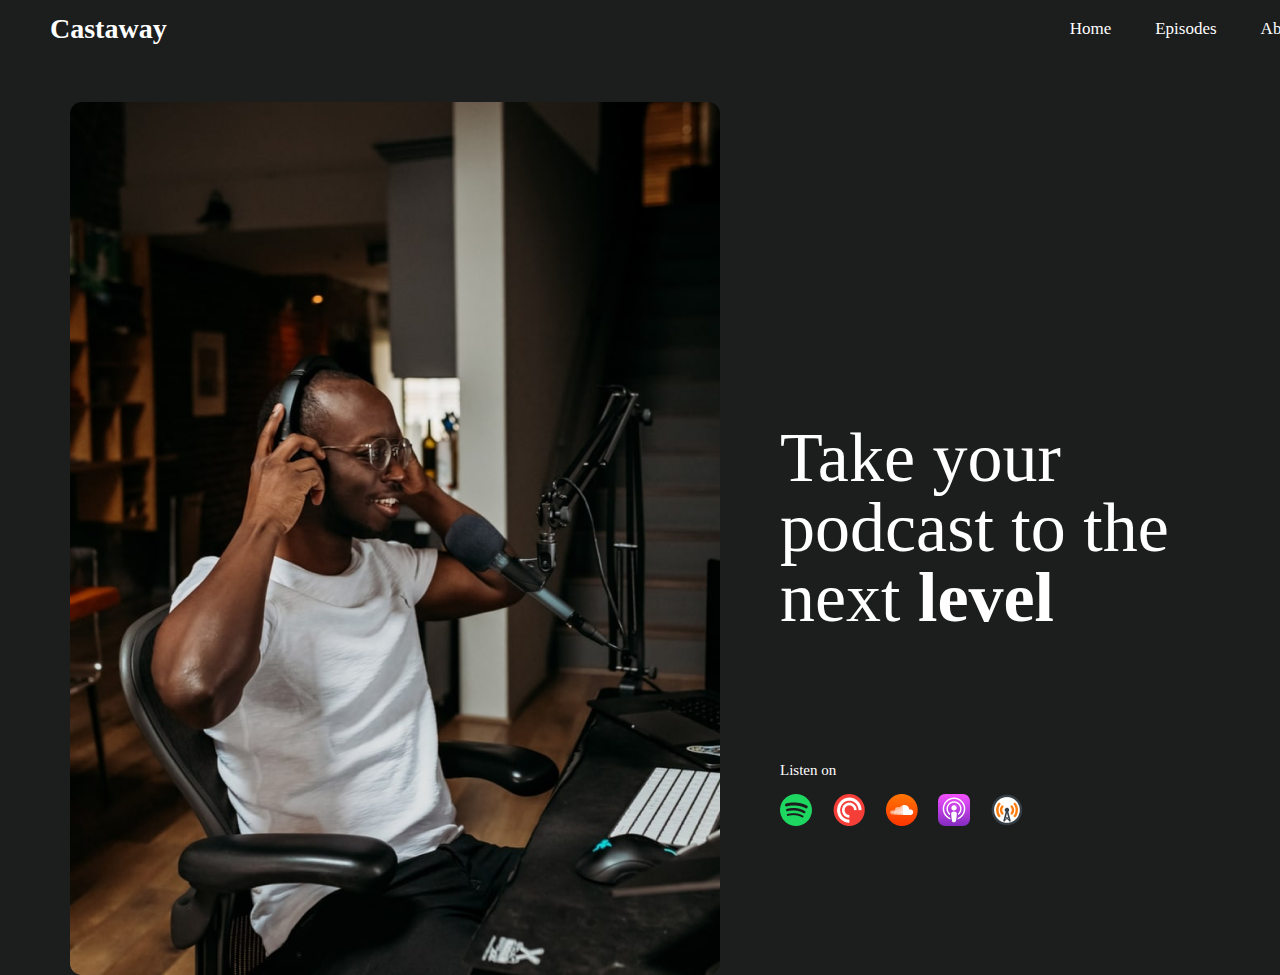
==== diplom/diplom.html @ 9c702d45 "1saveDiplom" ====
<!DOCTYPE html>
<html lang="en">
<head>
    <meta charset="UTF-8">
    <meta name="viewport" content="width=device-width, initial-scale=1.0">
    <title>Document</title>
    <link href="https://fonts.googleapis.com/css?family=Noto+Sans:100,200,300,regular,500,600,700,800,900,100italic,200italic,300italic,italic,500italic,600italic,700italic,800italic,900italic" rel="stylesheet" />
</head>
    <link rel="stylesheet" href="../diplom/css/normalize.css">
    <link rel="stylesheet" href="../diplom/css/style.css">
    <link rel="stylesheet" href="../diplom/css/reset.css">
<body>
    <div class="conteiner">
        <div class="header">
            <span class="Castaway">Castaway</span>
            <div>
                <ul class="head">
                    <li>Home</li>
                    <li>Episodes</li>
                    <li>About</li>
                    <li>Contact</li>
                </ul>
            </div>
        </div>
        <img class="img1" src="../diplom/img/Frame (1).png" alt="">
        <div class="rightText">Take your
        <p>podcast to the</p>
        <p>next <span class="level">level</span></p>
        <div class="listen">Listen on
            <p class="img">
                <img style="opacity: 0,1;" src="../diplom/img/img.png" alt="">
                <img src="../diplom/img/Group.png" alt="">
                <img src="../diplom/img/Group 1.png" alt="">
                <img src="../diplom/img/IMAGE.png" alt="">
                <img src="../diplom/img/123.png" alt="">
            </p>
        </div>
        <div style="clear: both;"></div>
        </div>
        </div>
    </div>
</body>
</html>
---- diplom/css/style.css ----
.conteiner{
    width: 1440px;
    background-color: rgba(4, 6, 6, 0.906);
}
.header{
    display: flex;
    justify-content: space-between;
    width: 1440px;
    margin: 0 auto;
}
.Castaway{
    margin: 15px auto 17px 50px;
    color: white;
    font-size: 28px;
    font-weight: bold;
}
.head li{
    display: inline;
    color: white;
    font-size: 17px;
    margin-right: 40px;
    margin-top: 46px;
}
.head{
    margin-top: 20px;
}
.img1{
    margin: 42px 60px 0 70px;
    float: left;
}
.rightText{
    font-size: 70px;
    color: white;
    padding-top: 163px;
    margin-top: 200px;
}
.level {
    color: white;
    font-weight: bold;
}
.listen{
    padding-top: 130px;
    font-size: 15px;
}
p.img img{
    padding-top: 16px;
    padding-right: 17px;
}
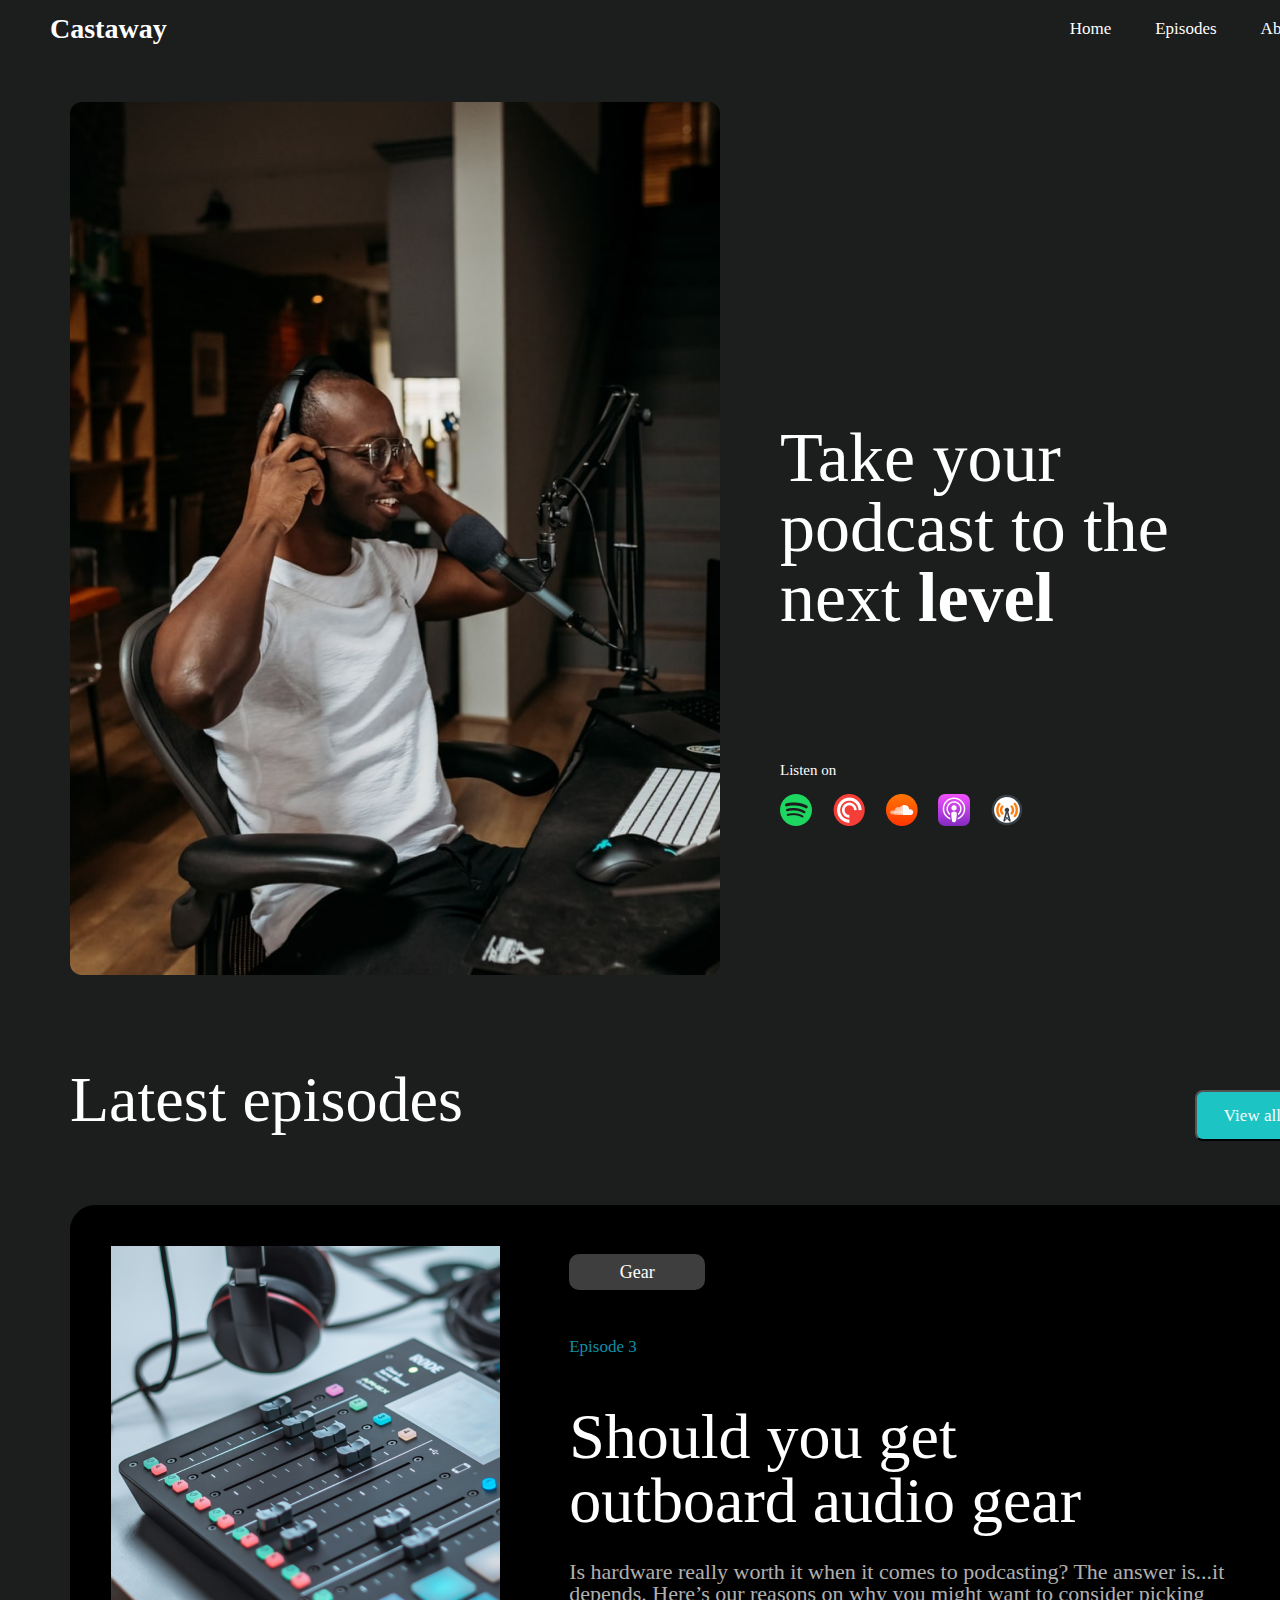
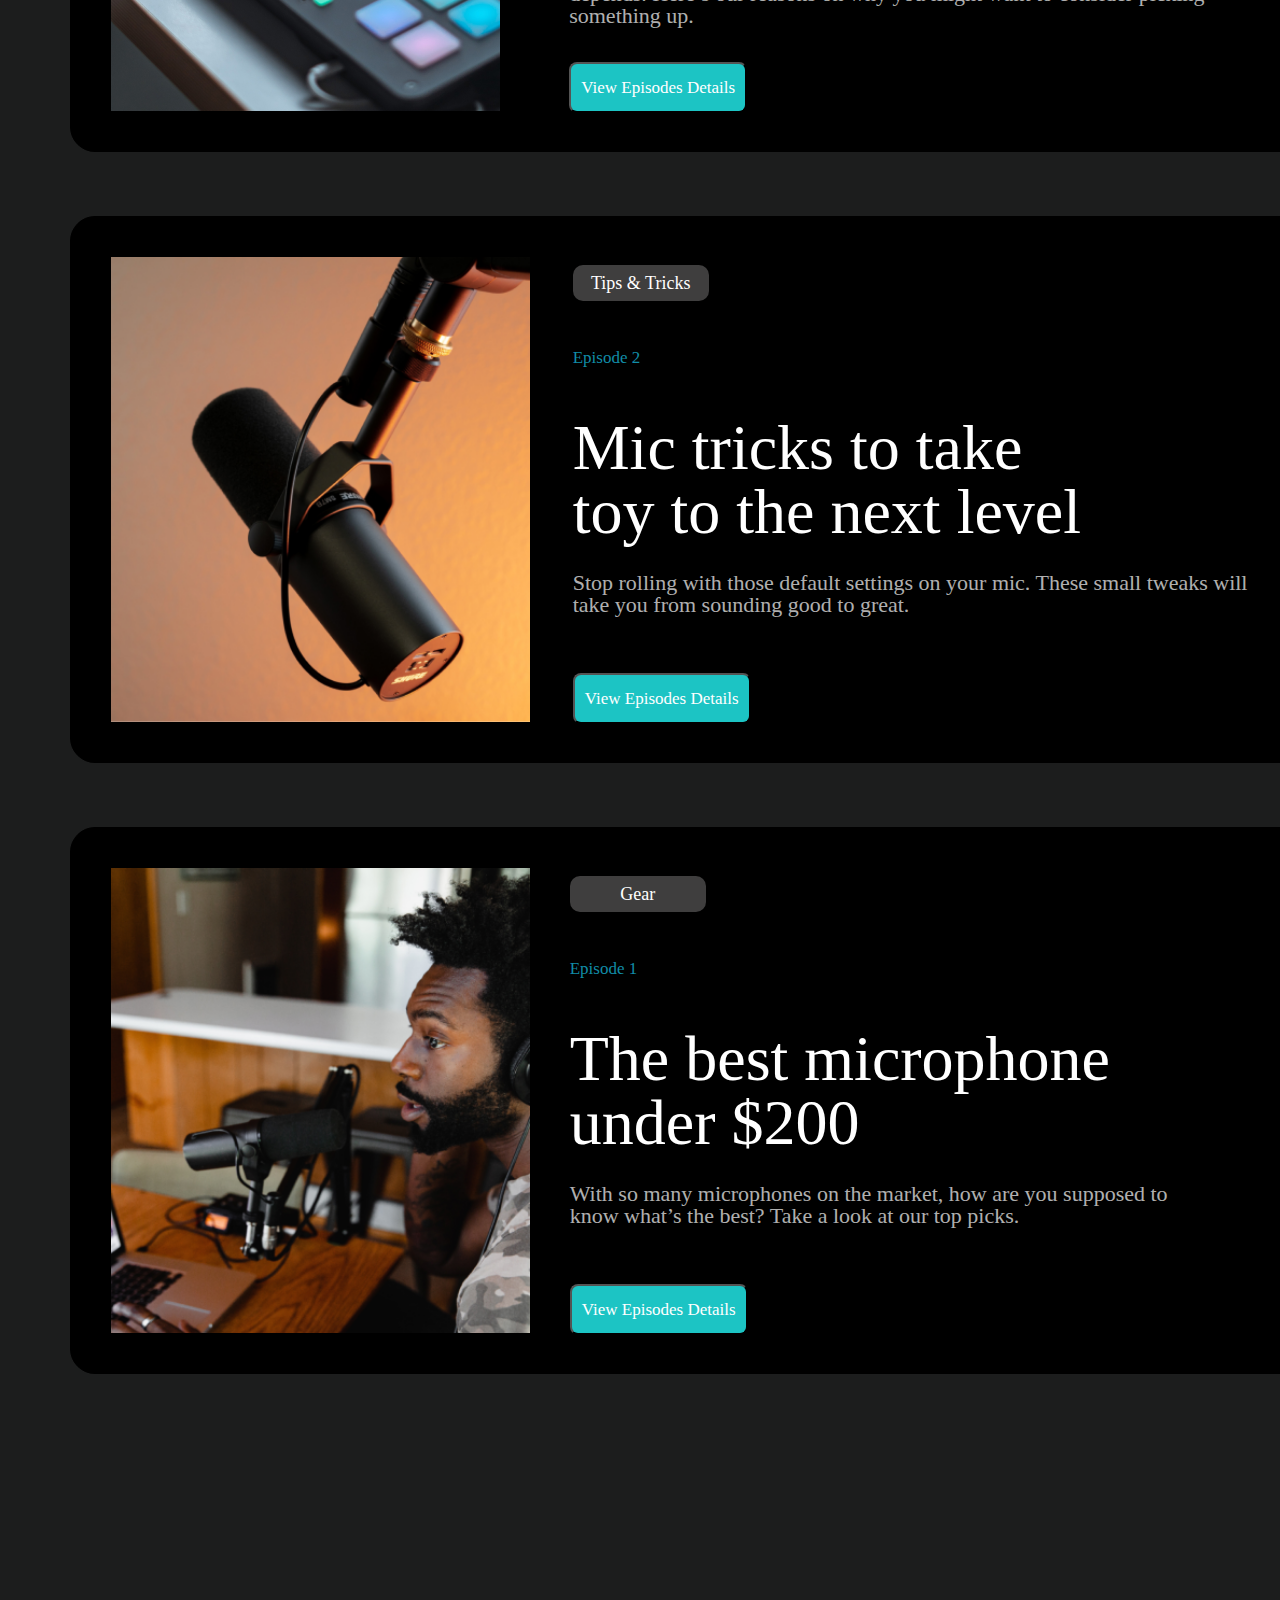
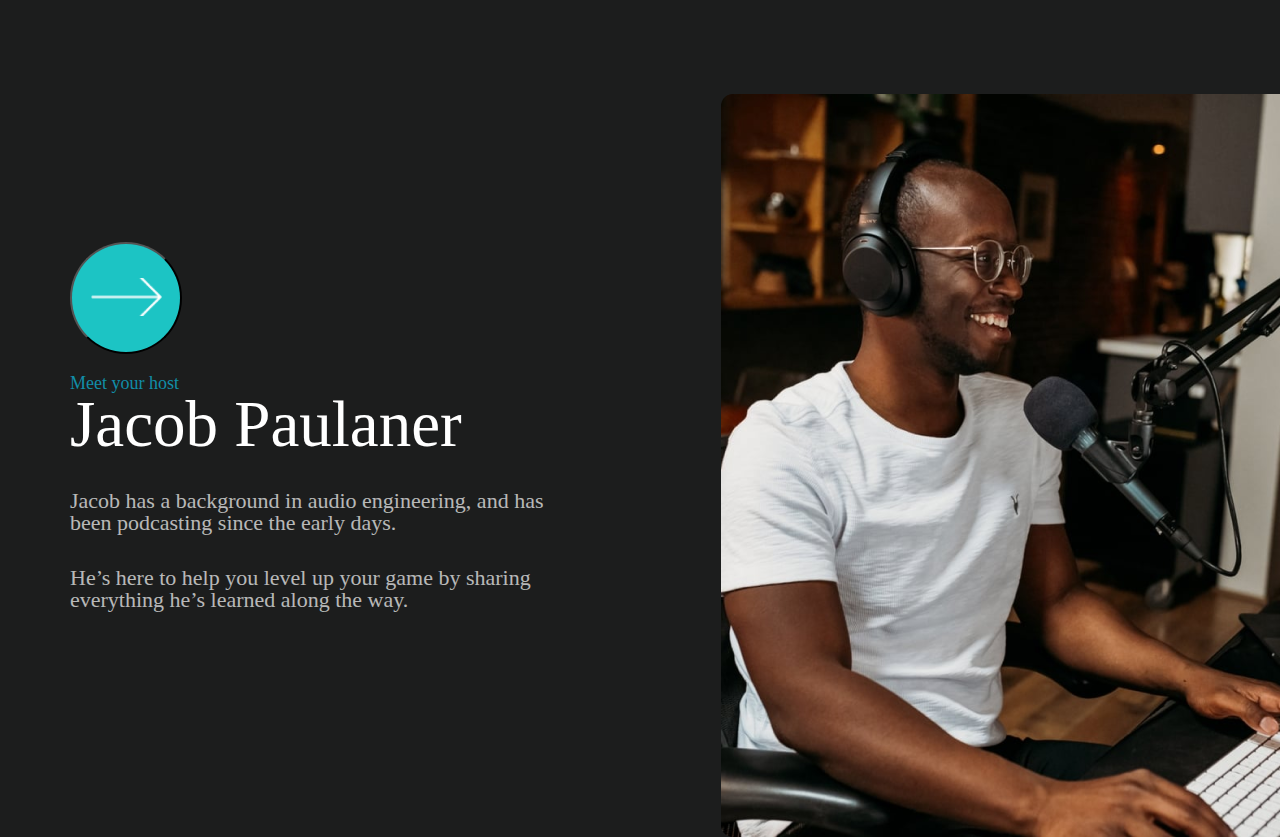
==== commit bbf30d6d: "doing2div" ====
--- a/diplom/diplom.html
+++ b/diplom/diplom.html
@@ -37,6 +37,59 @@
         </div>
         <div style="clear: both;"></div>
         </div>
+        <p class="latest">Latest episodes<button class="view">View all episodes</button></p>
+        <div class="episod3">
+            <img class="div3img" src="../diplom/img/div3 img.png" alt="">
+            <div class="text3">
+                <p class="gear">Gear</p>
+                    <p class="episode3">Episode 3</p>
+                    <p class="should">Should you get
+                    <br>outboard audio gear</p>
+                    <p class="is">Is hardware really worth it when it comes to podcasting? The answer is...it
+                    <br>depends. Here’s our reasons on why you might want to consider picking
+                    <br>something up.</p>
+                    <button class="details">View Episodes Details</button>
+                </div>
+            </div>
+            <div class="episod2">
+                <img class="div2img" src="../diplom/img/div2 img.png" alt="">
+                <div class="text3">
+                    <p class="tips">Tips & Tricks</p>
+                        <p class="episode2">Episode 2</p>
+                        <p class="mic">Mic tricks to take
+                        <br>toy to the next level</p>
+                        <p class="stop">Stop rolling with those default settings on your mic. These small tweaks will
+                        <br>take you from sounding good to great.</p>
+                        <button class="details2">View Episodes Details</button>
+                    </div>
+                </div>
+                <div class="episod1">
+                    <img class="div1img" src="../diplom/img/div1 img.png" alt="">
+                    <div class="text3">
+                        <p class="tips">Gear</p>
+                            <p class="episode1">Episode 1</p>
+                            <p class="The">The best microphone
+                            <br>under $200</p>
+                            <p class="with">With so many microphones on the market, how are you supposed to
+                            <br>know what’s the best? Take a look at our top picks.</p>
+                            <button class="details1">View Episodes Details</button>
+                        </div>
+                    </div>
+                    <div class="jacob">
+                        <div>
+                    <button class="round"><img src="../diplom/img/strelka.png" alt=""></button>
+                    <p class="meet">Meet your host</p>
+                    <p class="name">Jacob Paulaner</p>
+                    <p class="jacob">Jacob has a background in audio engineering, and has
+                    <br>been podcasting since the early days.</p>
+                    <p class="jacob">He’s here to help you level up your game by sharing
+                    <br>everything he’s learned along the way.</p>
+                    </div>
+                    <img class="image4" src="../diplom/img/image4.png" alt="">
+                    </div>
+                </div>
+            </div>
+        </div>
         </div>
     </div>
 </body>
--- a/diplom/css/style.css
+++ b/diplom/css/style.css
@@ -1,6 +1,9 @@
+
 .conteiner{
     width: 1440px;
     background-color: rgba(4, 6, 6, 0.906);
+    margin-left: auto;
+    margin-right: auto;
 }
 .header{
     display: flex;
@@ -45,4 +48,115 @@
 p.img img{
     padding-top: 16px;
     padding-right: 17px;
-}+}
+.latest{
+    font-size: 64px;
+    color: white;
+    margin-top: 93px;
+    margin-left: 70px;
+}
+.view{
+    color: white;
+    font-size: 17px;
+    margin-left: 732px;
+    width: 178px;
+    height: 51px;
+    background-color: rgb(28, 196, 196);
+    border-radius: 8px;
+}
+div.episod3, div.episod2, div.episod1{
+    width: 1300px;
+    height: 545px;
+    border: solid 1px black;
+    background-color: black;
+    margin-left: 70px;
+    margin-top: 64px;
+    border-radius: 25px;
+}
+.div3img, .div2img, .div1img{
+    margin: 40px 40px 40px 40px;
+}
+div.episod3, div.episod2, div.episod1{
+    display: flex;
+    justify-content: space-between;
+    margin-bottom: 60px;
+}
+p.gear, p.tips{
+    text-align: center;
+    width: 136px;
+    height: 27px;
+    font-size: 18px;
+    background-color: rgb(63, 62, 62);
+    border-radius: 10px;
+    margin-top: 48px;
+    padding-top: 9px;
+    color: white;
+}
+p.episode3, p.episode2, p.episode1{
+    font-size: 17px;
+    color: rgba(17, 141, 168, 1);
+    margin-top: 48px;
+    margin-bottom: 50px;
+}
+p.should, p.mic, p.The{
+    font-size: 64px;
+    margin-top: 17px;
+    margin-right: 290px;
+    color: white;
+}
+p.The{
+    margin-right: 261px;
+}
+p.stop, p.is, p.with{
+    color: rgba(255, 255, 255, 0.7);
+    font-size: 22px;
+    margin-top: 28px;
+}
+button.details, button.details2, button.details1{
+    color: white;
+    font-size: 17px;
+    margin-top: 35px;
+    width: 178px;
+    height: 51px;
+    background-color: rgb(28, 196, 196);
+    border-radius: 8px;
+}
+button.details2{
+    margin-top: 57px;
+}
+button.details1{
+    margin-top: 57px;
+}
+div.jacob{
+    display: flex;
+}
+button.round{
+    border-radius:50%;
+    width: 112px;
+    height: 112px;
+    background-color: rgb(28, 196, 196);
+    margin-top: 408px;
+    margin-left: 70px;
+    margin-bottom: 20px;
+}
+p.meet{
+    font-size: 18px;
+    color: rgba(17, 141, 168, 1);
+    margin-left: 70px;
+}
+p.name{
+    font-size: 65px;
+    color: white;
+    margin-left: 70px;
+}
+p.jacob{
+    font-size: 22px;
+    color: rgba(255, 255, 255, 0.7);
+    margin-top: 33px;
+    margin-left: 70px;
+}
+img.image4{
+    background-position: right;
+    margin-top: 260px;
+    margin-left: 178px;
+}
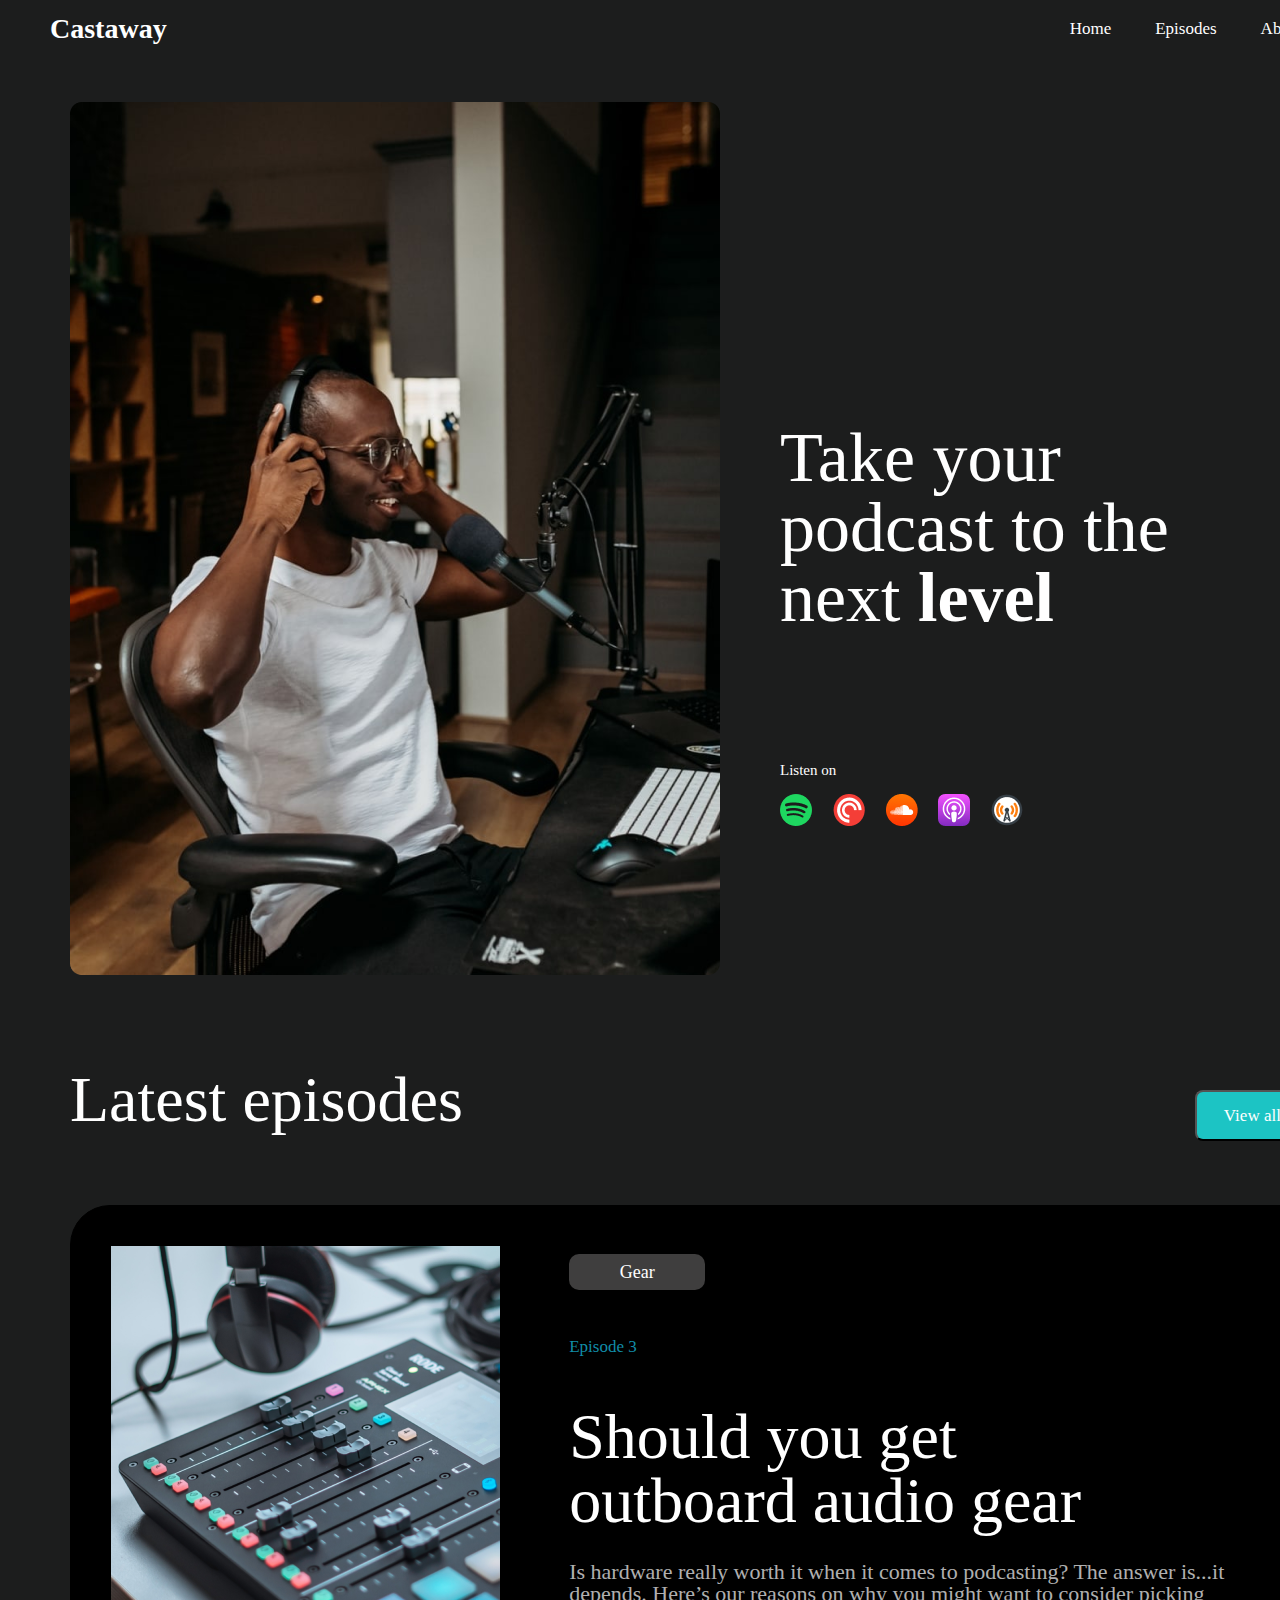
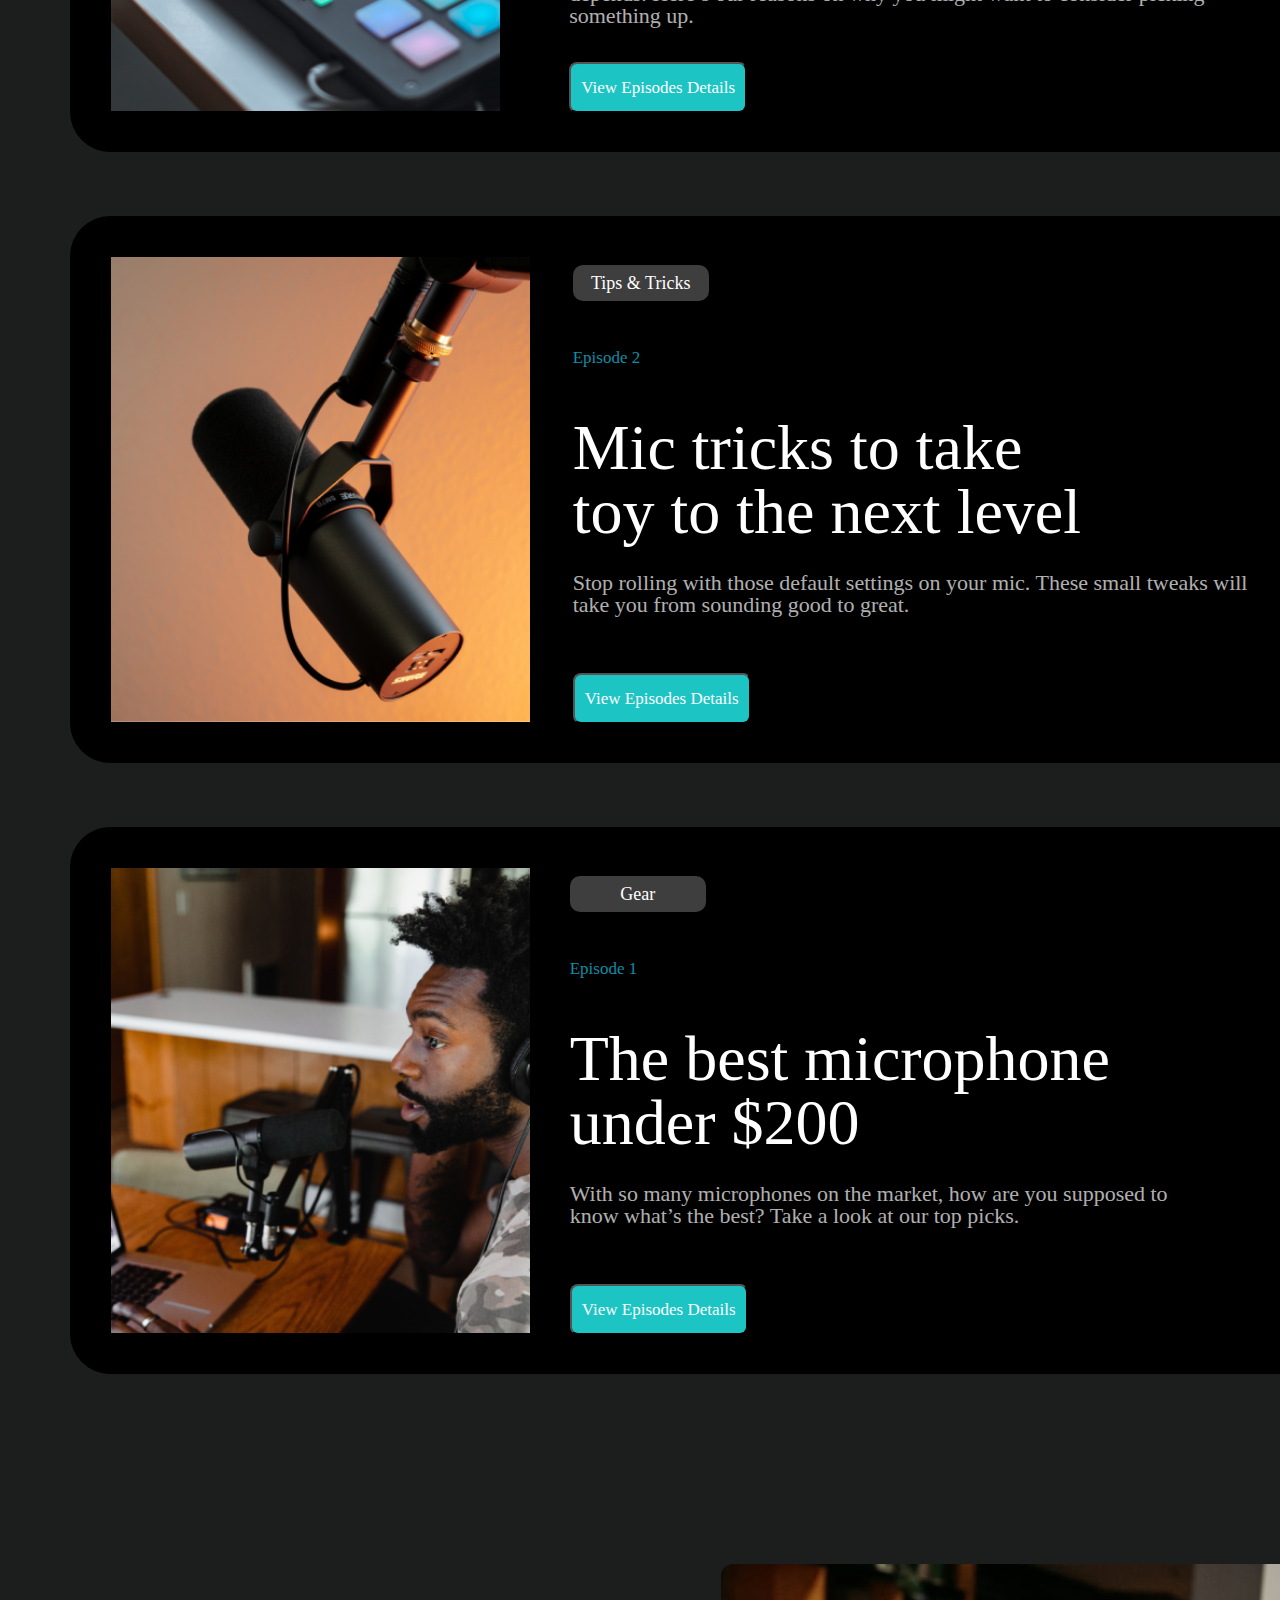
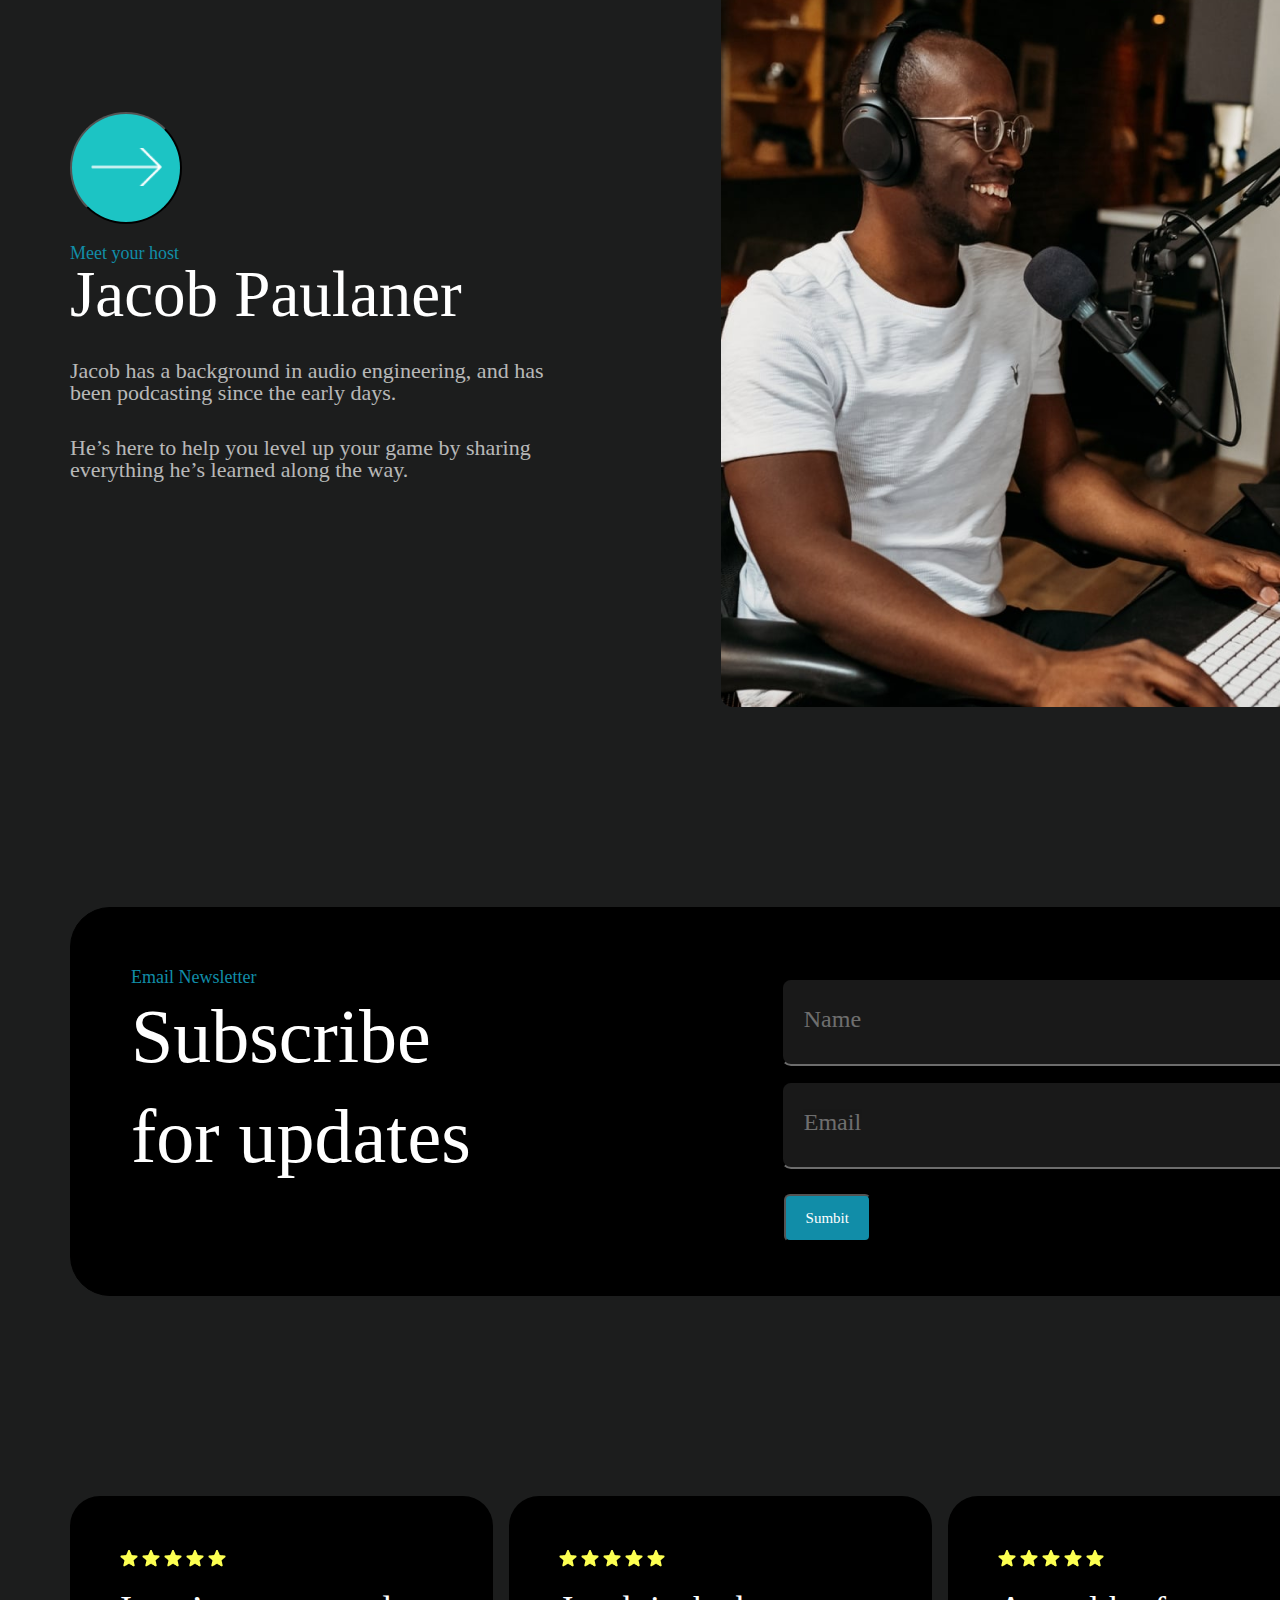
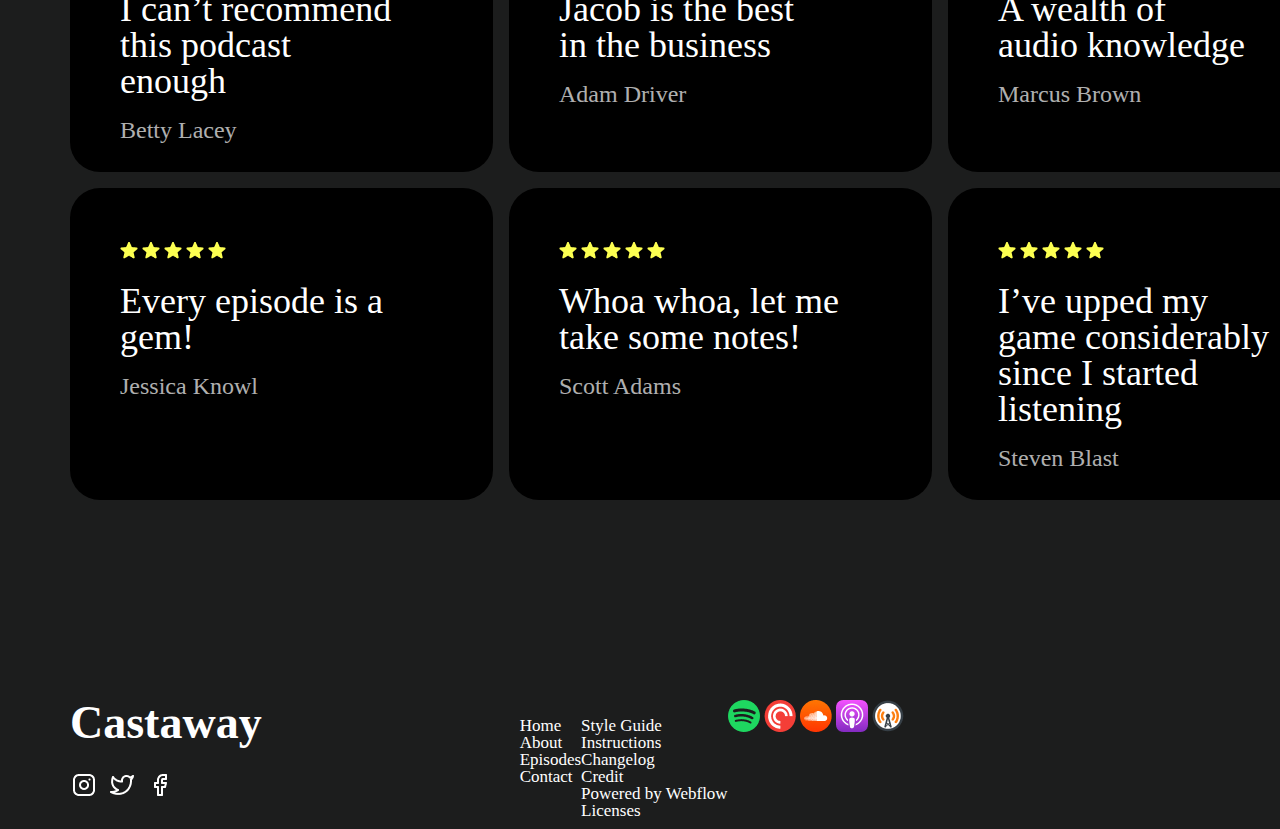
==== commit da620ffb: "dip1" ====
--- a/diplom/diplom.html
+++ b/diplom/diplom.html
@@ -87,6 +87,131 @@
                     </div>
                     <img class="image4" src="../diplom/img/image4.png" alt="">
                     </div>
+                    <div class="subscribe">
+                        <div>
+                        <p class="email">Email Newsletter</p>
+                        <p class="sub">Subscribe
+                        <br>for updates</p>
+                        </div>
+                        <form>
+                            <label for="name"></label>
+                            <input type="text" id="name" placeholder="Name">
+                            <br><input class="email" type="email" id="email" placeholder="Email"
+                        </form>
+                        <div class="sumbit"><button class="sumbit" >Sumbit</button></div>
+                    </div>
+                    <div class="flex">
+                    <div class="review1">
+                        <div class="star">
+                        <img src="../diplom/img/star.png" alt="">
+                        <img src="../diplom/img/star.png" alt="">
+                        <img src="../diplom/img/star.png" alt="">
+                        <img src="../diplom/img/star.png" alt="">
+                        <img src="../diplom/img/star.png" alt="">
+                        </div>
+                        <p class="review1">I can’t recommend
+                        <br>this podcast
+                        <br>enough</p>
+                        <p class="nameReview1">Betty Lacey</p>                        
+                    </div>
+                    <div class="review2">
+                        <div class="star">
+                        <img src="../diplom/img/star.png" alt="">
+                        <img src="../diplom/img/star.png" alt="">
+                        <img src="../diplom/img/star.png" alt="">
+                        <img src="../diplom/img/star.png" alt="">
+                        <img src="../diplom/img/star.png" alt="">
+                        </div>
+                        <p class="review2">Jacob is the best
+                        <br>in the business</p>
+                        <p class="nameReview2">Adam Driver</p>                        
+                    </div>
+                    <div class="review3">
+                        <div class="star">
+                        <img src="../diplom/img/star.png" alt="">
+                        <img src="../diplom/img/star.png" alt="">
+                        <img src="../diplom/img/star.png" alt="">
+                        <img src="../diplom/img/star.png" alt="">
+                        <img src="../diplom/img/star.png" alt="">
+                        </div>
+                        <p class="review3">A wealth of
+                        <br>audio knowledge</p>
+                        <p class="nameReview3">Marcus Brown</p>                        
+                    </div>
+                    <div class="review4">
+                        <div class="star">
+                        <img src="../diplom/img/star.png" alt="">
+                        <img src="../diplom/img/star.png" alt="">
+                        <img src="../diplom/img/star.png" alt="">
+                        <img src="../diplom/img/star.png" alt="">
+                        <img src="../diplom/img/star.png" alt="">
+                        </div>
+                        <p class="review4">Every episode is a
+                        <br>gem!</p>
+                        <p class="nameReview4">Jessica Knowl</p>                        
+                    </div>
+                    <div class="review5">
+                        <div class="star">
+                        <img src="../diplom/img/star.png" alt="">
+                        <img src="../diplom/img/star.png" alt="">
+                        <img src="../diplom/img/star.png" alt="">
+                        <img src="../diplom/img/star.png" alt="">
+                        <img src="../diplom/img/star.png" alt="">
+                        </div>
+                        <p class="review5">Whoa whoa, let me
+                        <br>take some notes!</p>
+                        <p class="nameReview5">Scott Adams</p>                        
+                    </div>
+                    <div class="review6">
+                        <div class="star">
+                        <img src="../diplom/img/star.png" alt="">
+                        <img src="../diplom/img/star.png" alt="">
+                        <img src="../diplom/img/star.png" alt="">
+                        <img src="../diplom/img/star.png" alt="">
+                        <img src="../diplom/img/star.png" alt="">
+                        </div>
+                        <p class="review6">I’ve upped my
+                        <br>game considerably
+                        <br>since I started
+                        <br>listening</p>
+                        <p class="nameReview6">Steven Blast</p>                        
+                    </div>
+                    </div>
+                    <div class="footer">
+                        <div class="left">
+                            <p class="footCastaway">Castaway</p>
+                            <div class="footimg">
+                            <img class="footimg" src="../diplom/img/inst.png" alt="">
+                            <img class="footimg" src="../diplom/img/twitter.png" alt="">
+                            <img class="footimg" src="../diplom/img/facebook.png" alt="">
+                        </div>
+                        <div class="middle">
+                            <p class="middle">
+                            <br class="text">Home
+                            <br class="text">About
+                            <br class="text">Episodes
+                            <br class="text">Contact
+                            </p>
+                        </div>
+                        <div class="middle2">
+                            <p class="middle2">
+                            <br class="text">Style Guide
+                            <br class="text">Instructions
+                            <br class="text">Changelog
+                            <br class="text">Credit
+                            <br class="text">Powered by Webflow
+                            <br class="text">Licenses
+                            </p>
+                        </div>
+                        <div class="footimg2">
+                            <img src="../diplom/img/img.png" alt="">
+                            <img src="../diplom/img/Group.png" alt="">
+                            <img src="../diplom/img/Group 1.png" alt="">
+                            <img src="../diplom/img/IMAGE.png" alt="">
+                            <img src="../diplom/img/123.png" alt="">
+                        </div>
+                    </div>
+                    </div>
                 </div>
             </div>
         </div>
--- a/diplom/css/style.css
+++ b/diplom/css/style.css
@@ -71,7 +71,7 @@
     background-color: black;
     margin-left: 70px;
     margin-top: 64px;
-    border-radius: 25px;
+    border-radius: 40px;
 }
 .div3img, .div2img, .div1img{
     margin: 40px 40px 40px 40px;
@@ -128,6 +128,7 @@
     margin-top: 57px;
 }
 div.jacob{
+    margin-top: -130px;
     display: flex;
 }
 button.round{
@@ -160,3 +161,111 @@
     margin-top: 260px;
     margin-left: 178px;
 }
+div.subscribe{
+    width: 1300px;
+    height: 387px;
+    margin-top: 200px;
+    background-color: black;
+    border: solid 1px black;
+    border-radius: 40px;
+    margin-left: 70px;
+    display: flex;
+}
+p.email{
+    font-size: 18px;
+    color: rgba(17, 141, 168, 1);
+    margin-top: 60px;
+    margin-left: 60px;
+}
+p.sub{
+    font-size: 76px;
+    color: white;
+    margin-left: 60px;
+    line-height: 100px;
+}
+input, input.email{
+    margin: 70px 60px 5px 310px;
+    border-radius: 10px;
+    width: 522px;
+    height: 82px;
+    background-color: rgba(25, 25, 25, 1);
+    color: rgba(255, 255, 255, 0.7);
+    border-color: rgba(25, 25, 25, 1);
+}
+::placeholder{
+    font-size: 24px;
+    padding: 26px 438px 27px 19px;
+}
+input.email{
+    margin-top: 10px;
+}
+button.sumbit{
+    width: 87px;
+    height: 48px;
+    font-size: 15px;
+    color: white;
+    background-color: rgba(17, 141, 168, 1);
+    border-radius: 6px;
+}
+div.sumbit{
+    margin-left: 313px;
+    margin-top: 20px;
+}
+div.flex{
+    display: flex;
+    flex-wrap: wrap;
+    margin-left: 70px;
+    margin-top: 184px;
+}
+div.review1, div.review2, div.review3, div.review4, div.review5, div.review6{
+    width: 423px;
+    background-color: black;
+    border-radius: 30px;
+    margin-top: 16px;
+    margin-right: 16px;
+    padding-bottom: 30px;
+}
+div.star, div.star2, div.star3, div.star4, div.star5, div.star6{
+    padding-top: 54px;
+    margin-left: 50px;
+}
+p.review1, p.review2, p.review3, p.review4, p.review5, p.review6{
+    font-size: 36px;
+    color: white;
+    margin-top: 21px;
+    margin-left: 50px;
+}
+p.nameReview1,p.nameReview2, p.nameReview3, p.nameReview4, p.nameReview5, p.nameReview6{
+    font-size: 24px;
+    color: rgba(255, 255, 255, 0.7);
+    margin-top: 19px;
+    margin-left: 50px;
+}
+p.footCastaway{
+    font-weight: bold;
+    font-size: 46px;
+    color: white;
+    margin-top: 200px;
+    margin-left: 70px;
+}
+div.left{
+    display: flex;
+    flex-wrap: nowrap;
+}
+div.footimg{
+    margin-top: 253px;
+    margin-left: -190px;
+    width: 448px;
+}
+img.footimg{
+    margin-top: 20px;
+    margin-right: 10px;
+}
+div.middle, div.middle2, div.footimg2{
+    margin-top: 200px;
+}
+p.middle, p.middle2{
+    color: white;
+    font-size: 17px;
+    padding-bottom: 10px;
+}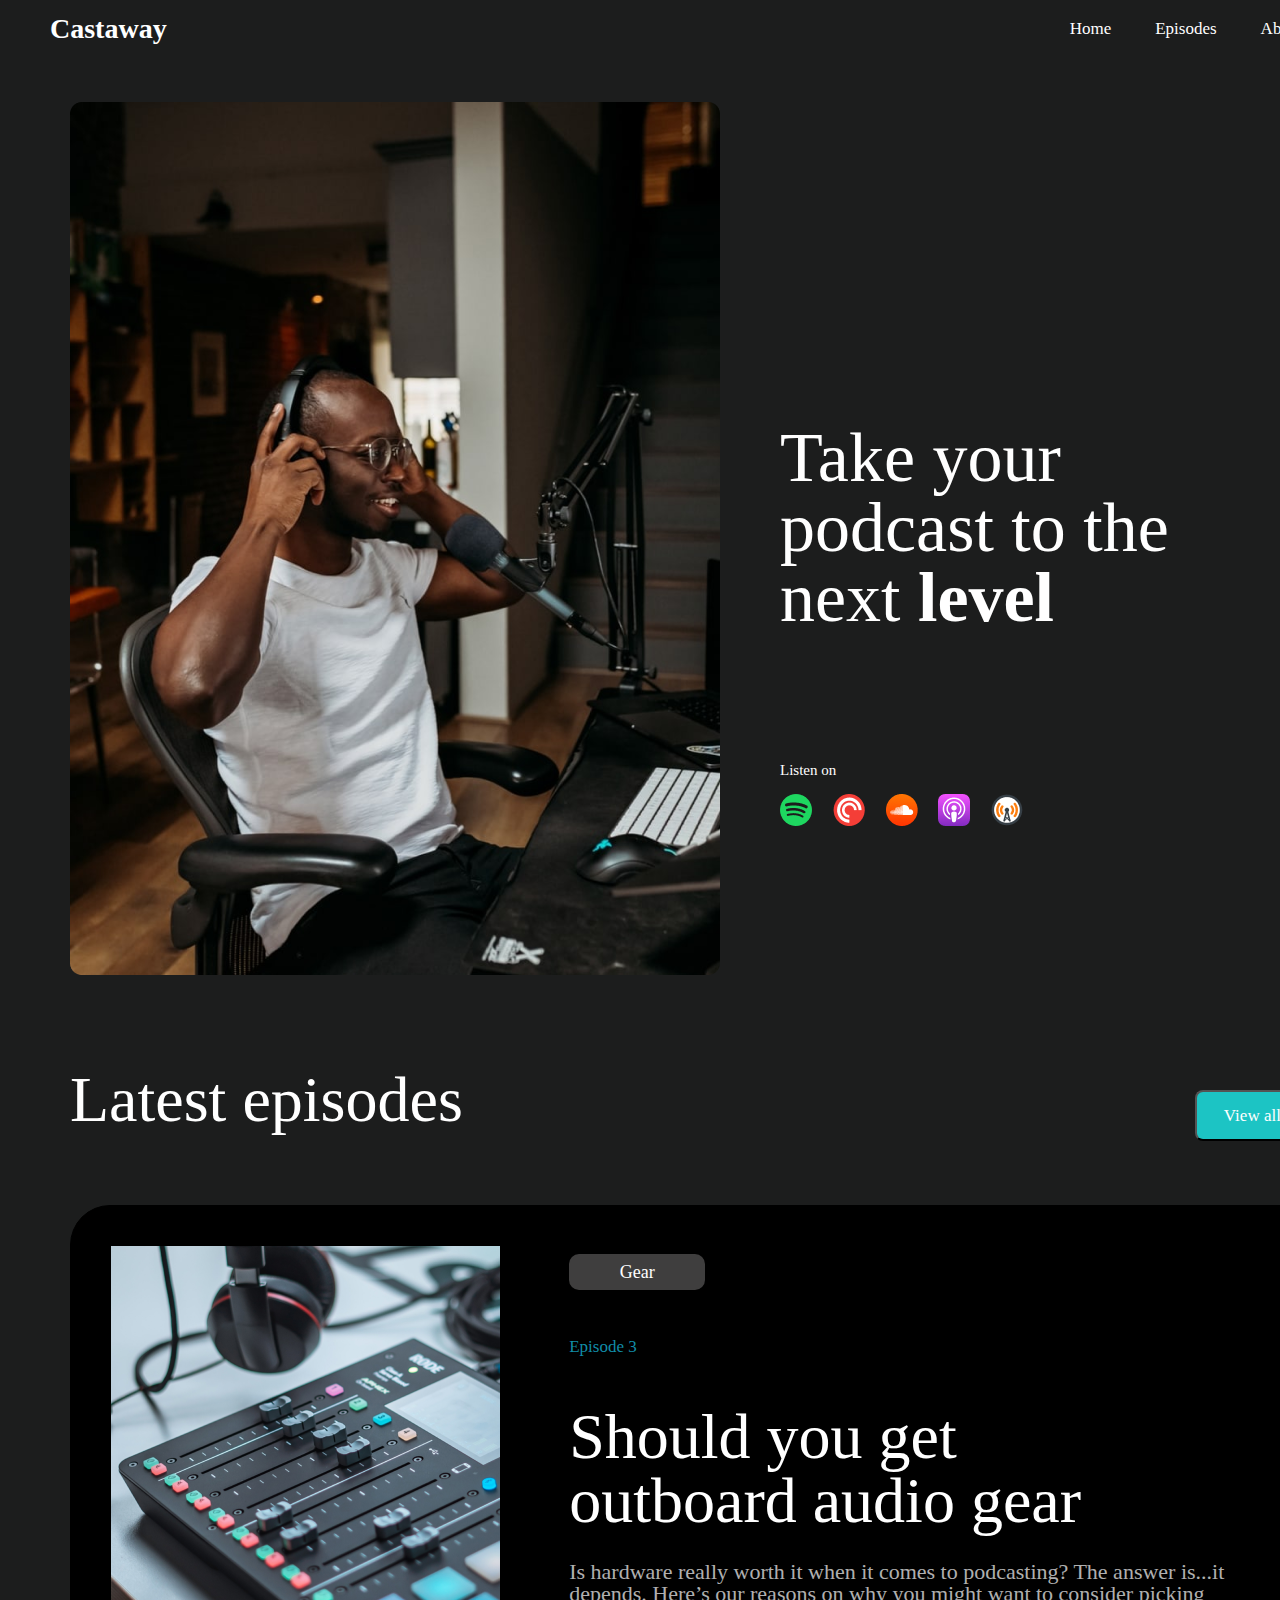
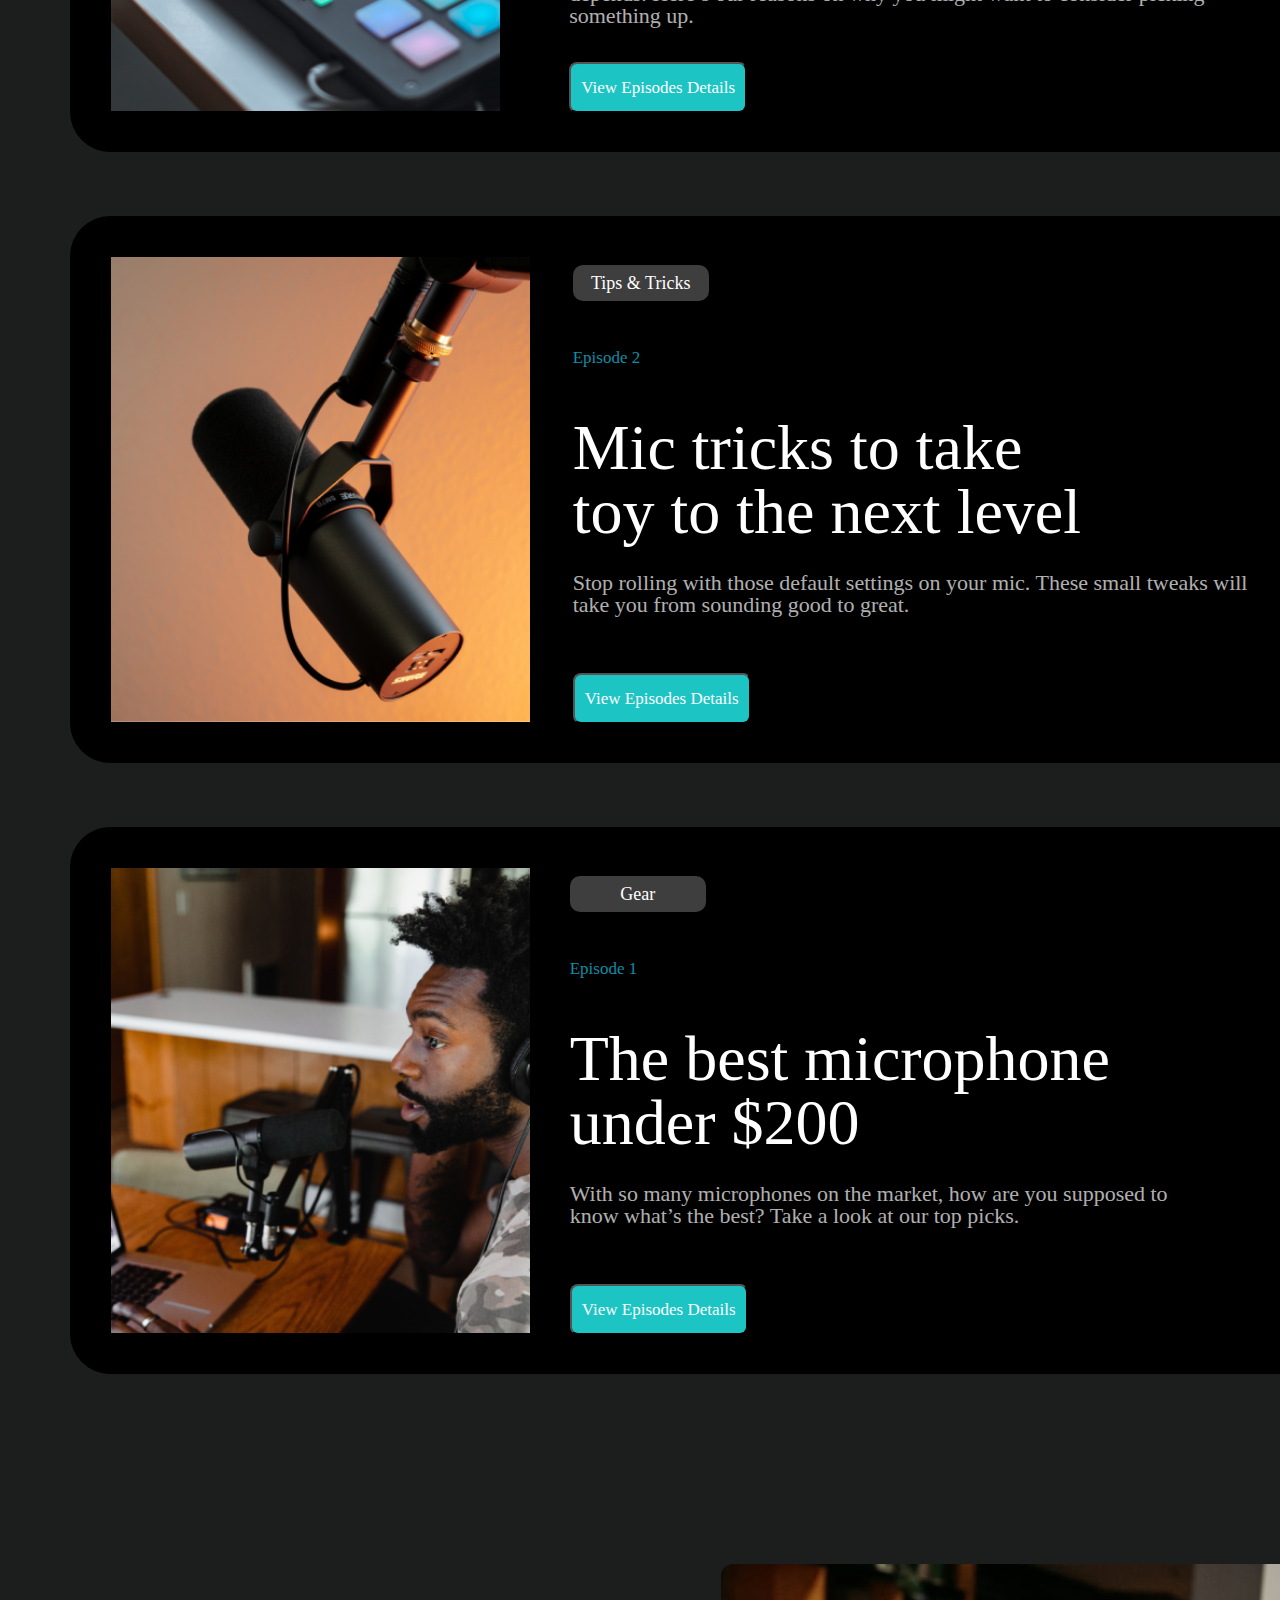
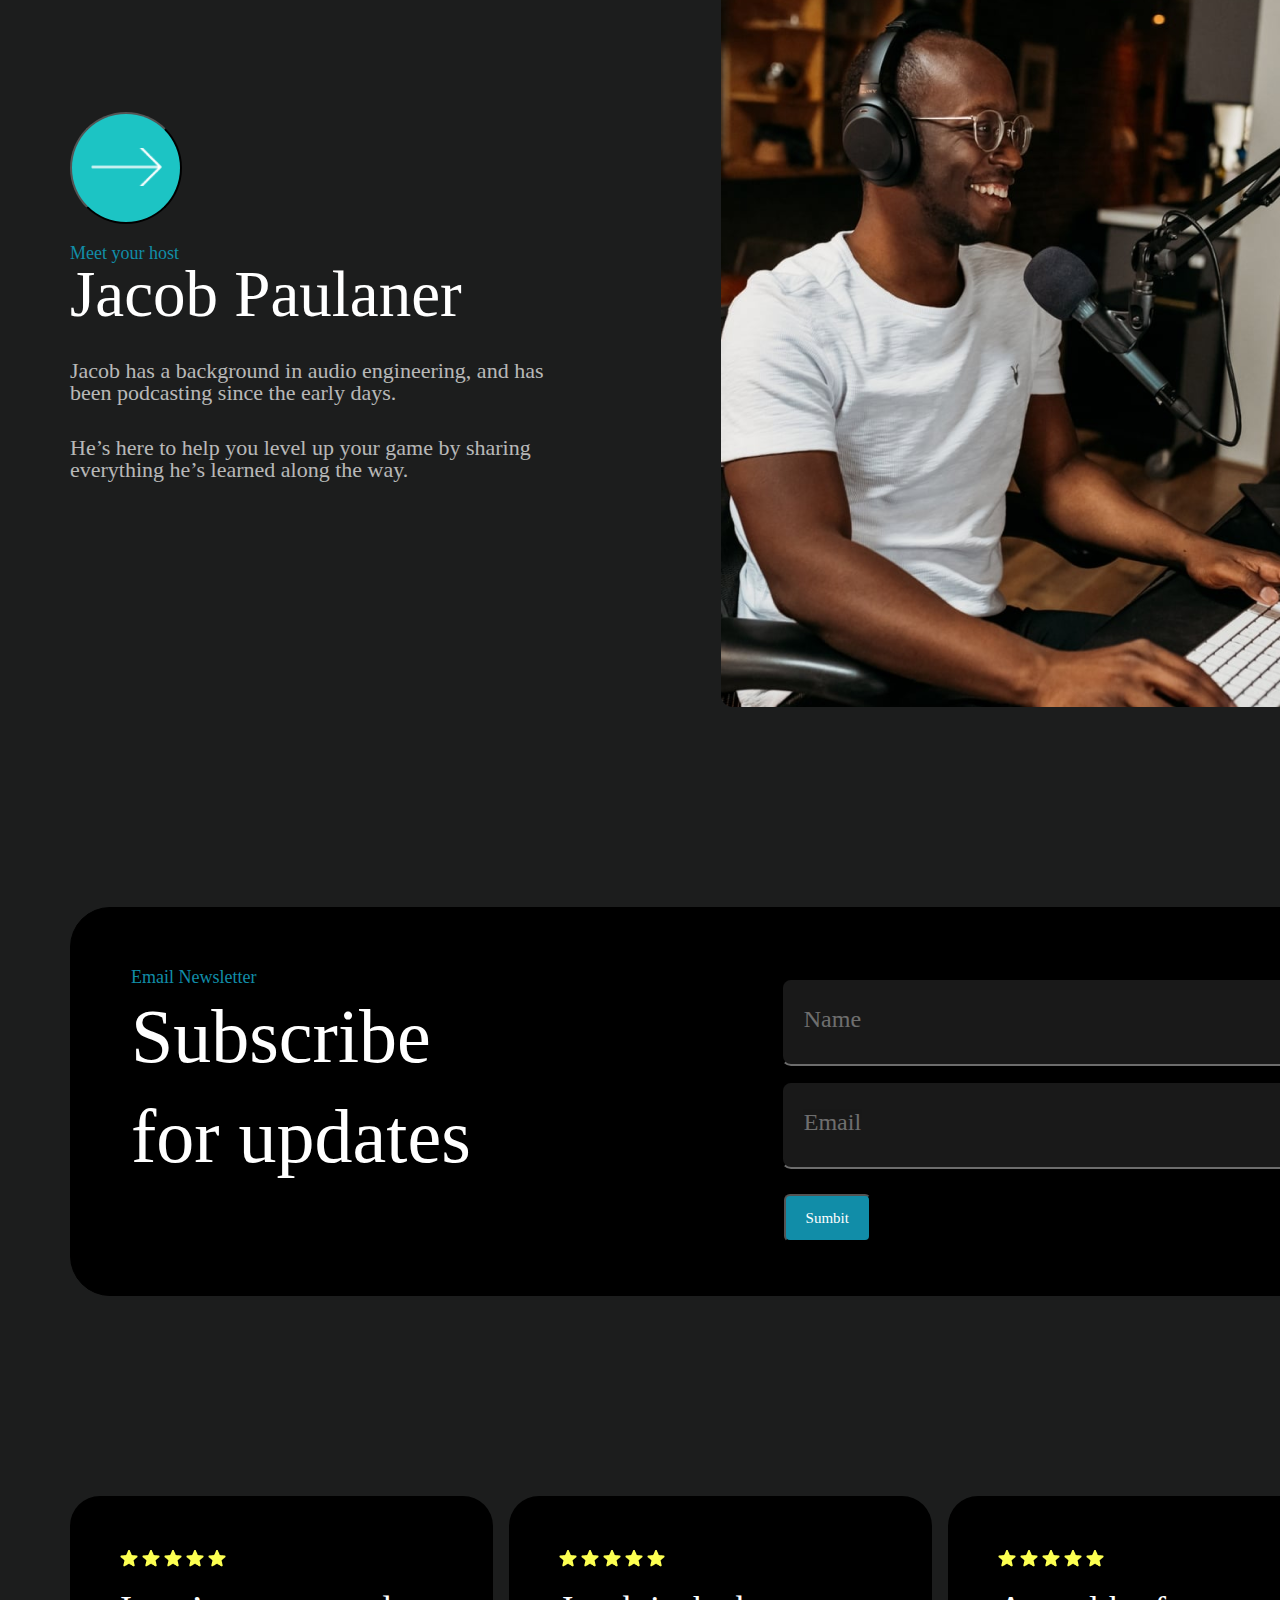
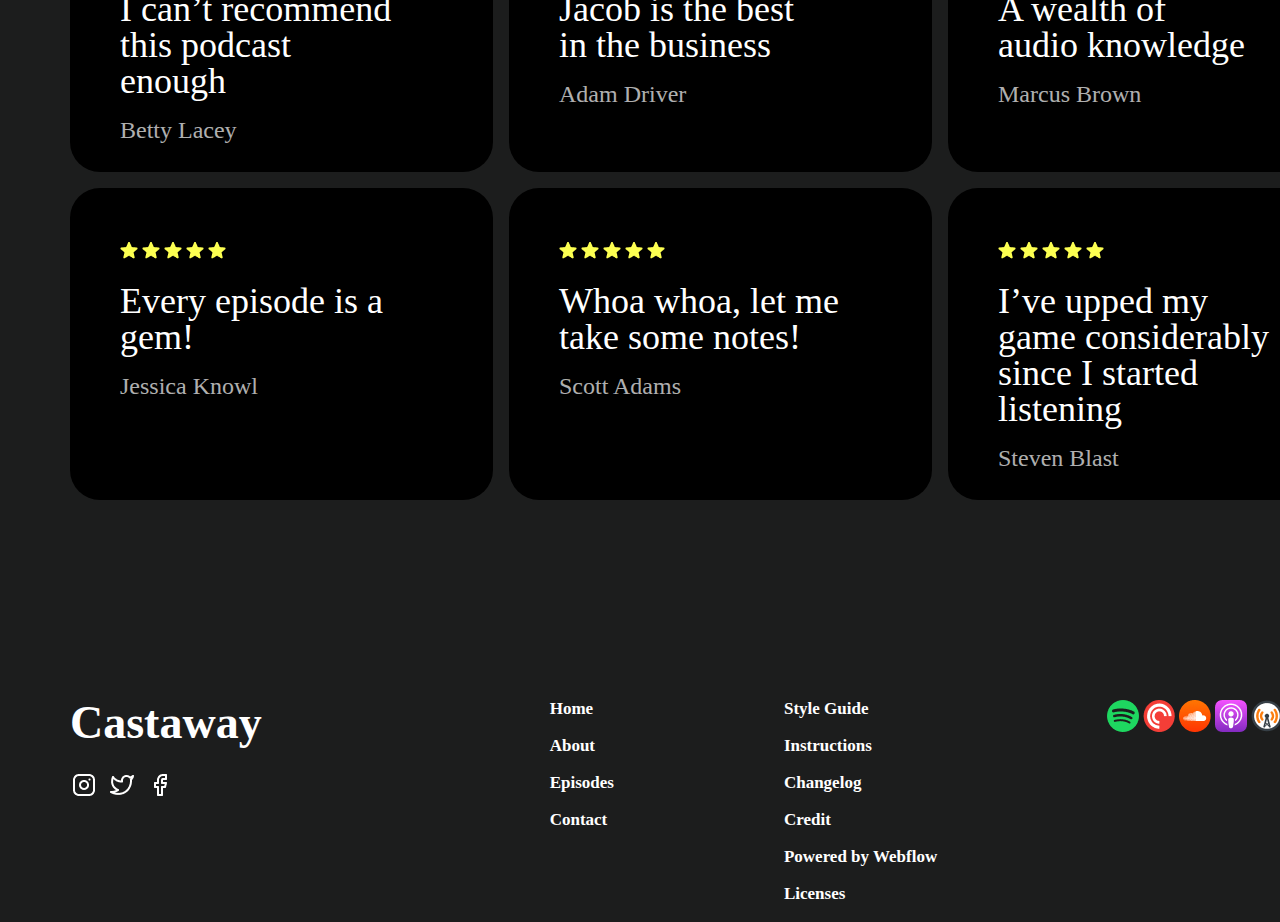
==== commit 7fc80786: "dp2" ====
--- a/diplom/diplom.html
+++ b/diplom/diplom.html
@@ -12,7 +12,7 @@
 <body>
     <div class="conteiner">
         <div class="header">
-            <span class="Castaway">Castaway</span>
+            <h1 class="Castaway">Castaway</h1>
             <div>
                 <ul class="head">
                     <li>Home</li>
@@ -79,7 +79,7 @@
                         <div>
                     <button class="round"><img src="../diplom/img/strelka.png" alt=""></button>
                     <p class="meet">Meet your host</p>
-                    <p class="name">Jacob Paulaner</p>
+                    <h2 class="name">Jacob Paulaner</h2>
                     <p class="jacob">Jacob has a background in audio engineering, and has
                     <br>been podcasting since the early days.</p>
                     <p class="jacob">He’s here to help you level up your game by sharing
@@ -187,20 +187,20 @@
                         </div>
                         <div class="middle">
                             <p class="middle">
-                            <br class="text">Home
-                            <br class="text">About
-                            <br class="text">Episodes
-                            <br class="text">Contact
+                            <p class="p1">Home</p>
+                            <p class="p2">About</p>
+                            <p class="p3">Episodes</p>
+                            <p class="p4">Contact</p>
                             </p>
                         </div>
                         <div class="middle2">
                             <p class="middle2">
-                            <br class="text">Style Guide
-                            <br class="text">Instructions
-                            <br class="text">Changelog
-                            <br class="text">Credit
-                            <br class="text">Powered by Webflow
-                            <br class="text">Licenses
+                                <p class="p1">Style Guide</p>
+                                <p class="p2">Instructions</p>
+                                <p class="p3">Changelog</p>
+                                <p class="p4">Credit</p>
+                                <p class="p5">Powered by Webflow</p>
+                                <p class="p6">Licenses</p>
                             </p>
                         </div>
                         <div class="footimg2">
--- a/diplom/css/style.css
+++ b/diplom/css/style.css
@@ -11,7 +11,7 @@
     width: 1440px;
     margin: 0 auto;
 }
-.Castaway{
+h1.Castaway{
     margin: 15px auto 17px 50px;
     color: white;
     font-size: 28px;
@@ -145,7 +145,7 @@
     color: rgba(17, 141, 168, 1);
     margin-left: 70px;
 }
-p.name{
+h2.name{
     font-size: 65px;
     color: white;
     margin-left: 70px;
@@ -263,9 +263,12 @@
 }
 div.middle, div.middle2, div.footimg2{
     margin-top: 200px;
-}
-p.middle, p.middle2{
-    color: white;
-    font-size: 17px;
-    padding-bottom: 10px;
-}+    margin-right: 140px;
+    margin-left: 30px;
+}
+p.p1, p.p2, p.p3, p.p4, p.p5, p.p6{
+    color: white;
+    font-weight: bold;
+    font-size: 17px;
+    margin-bottom: 20px;
+}
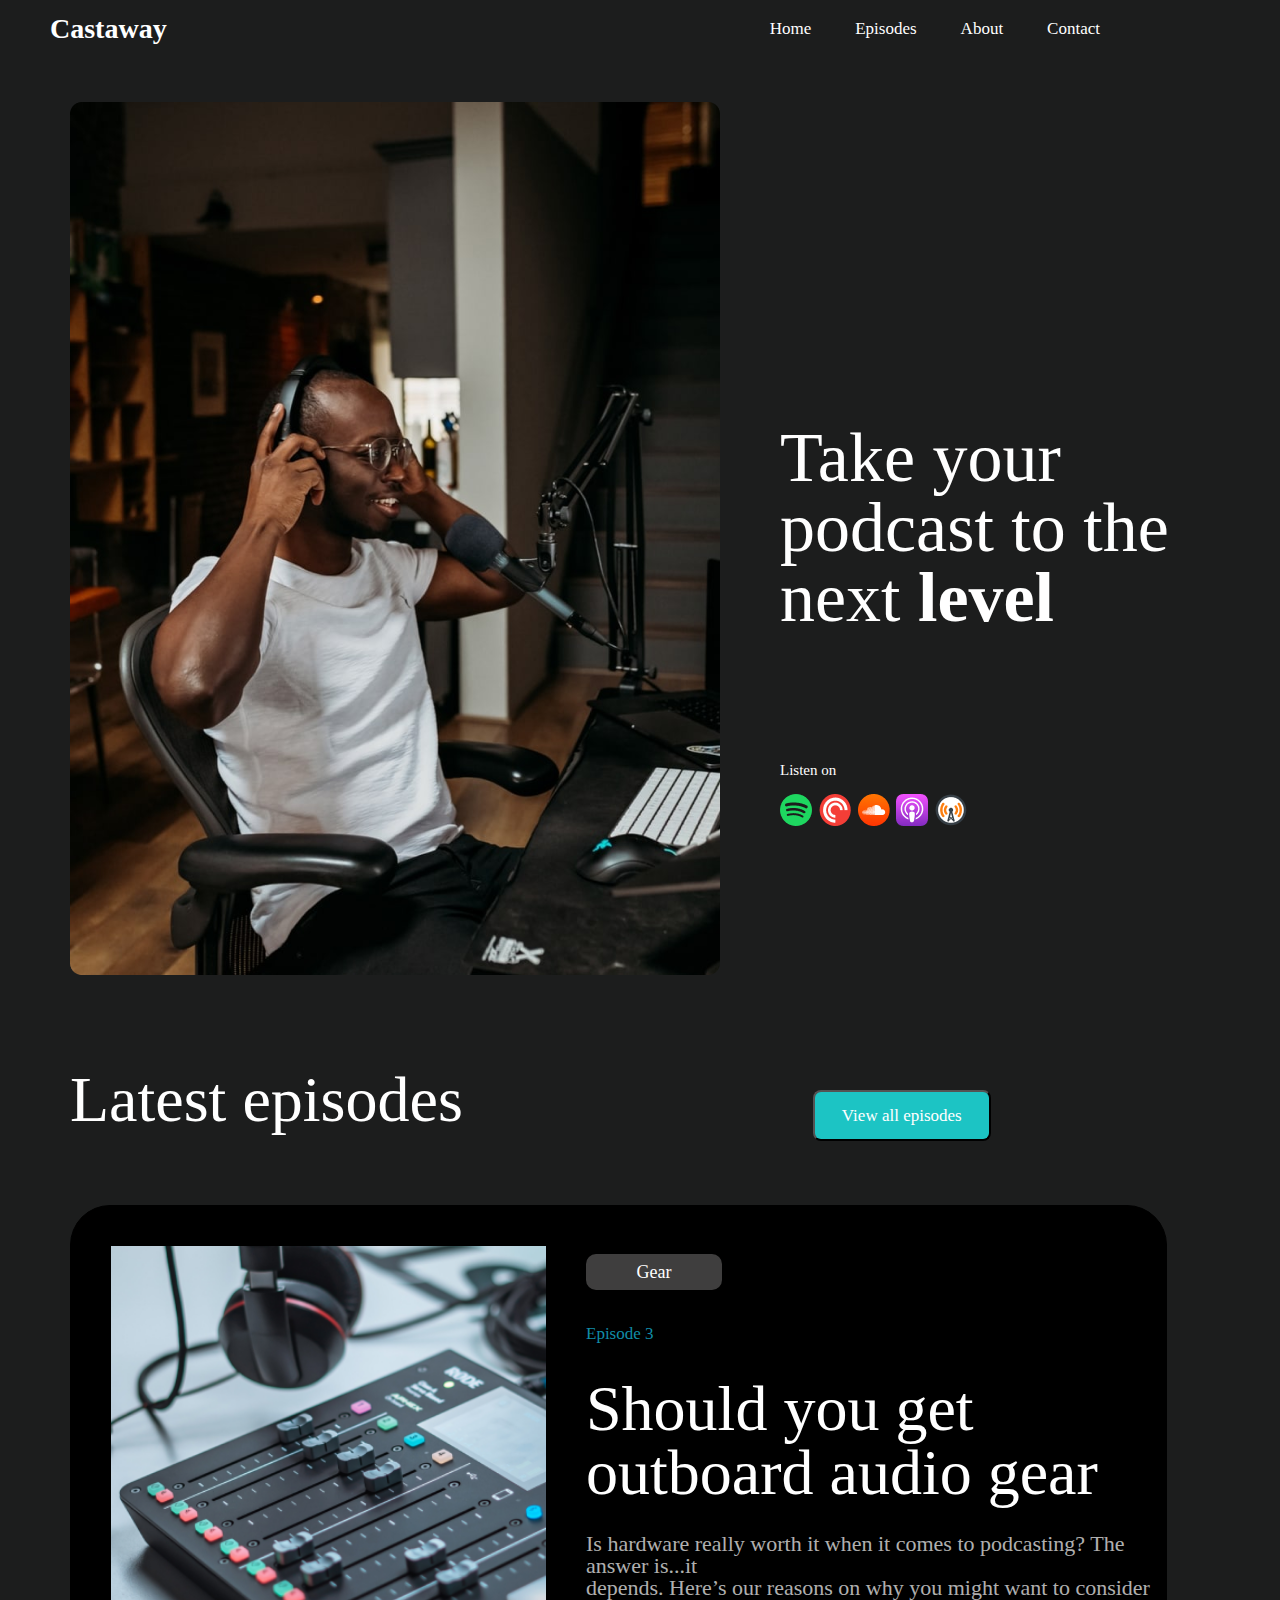
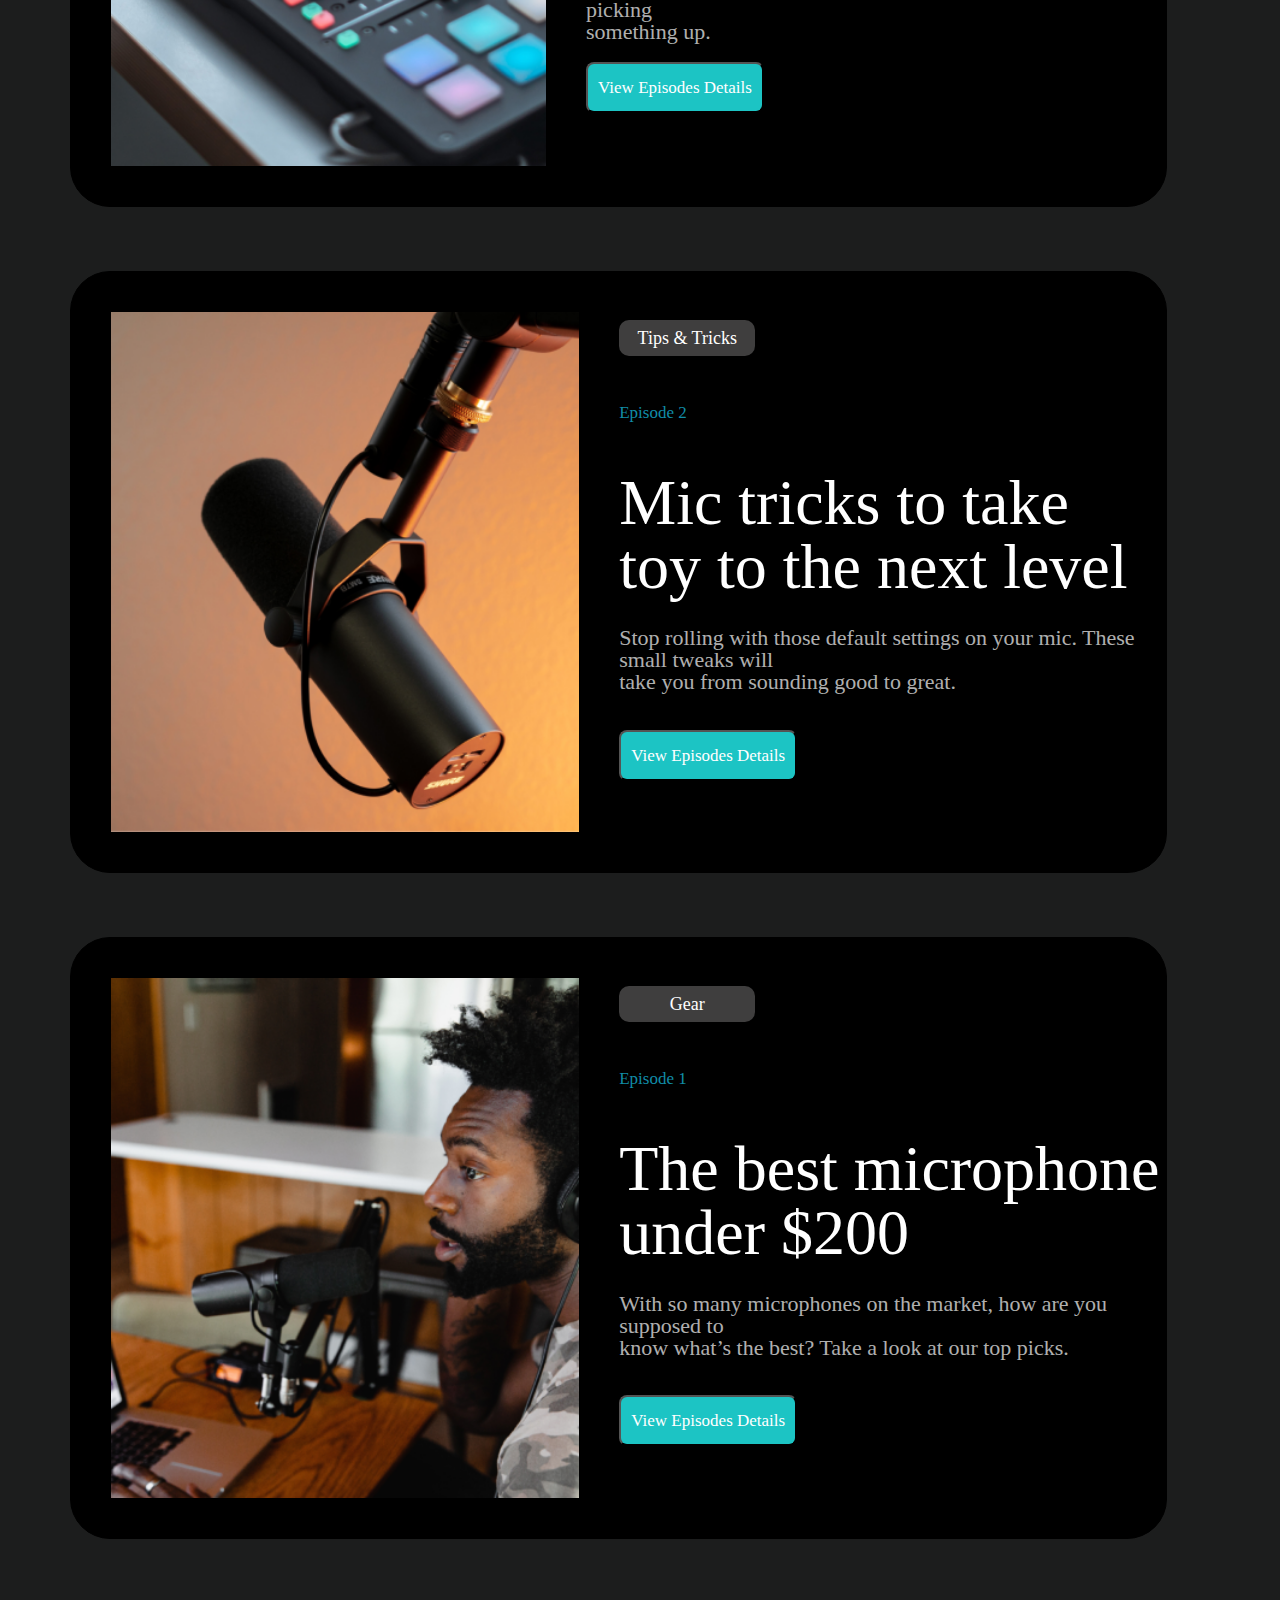
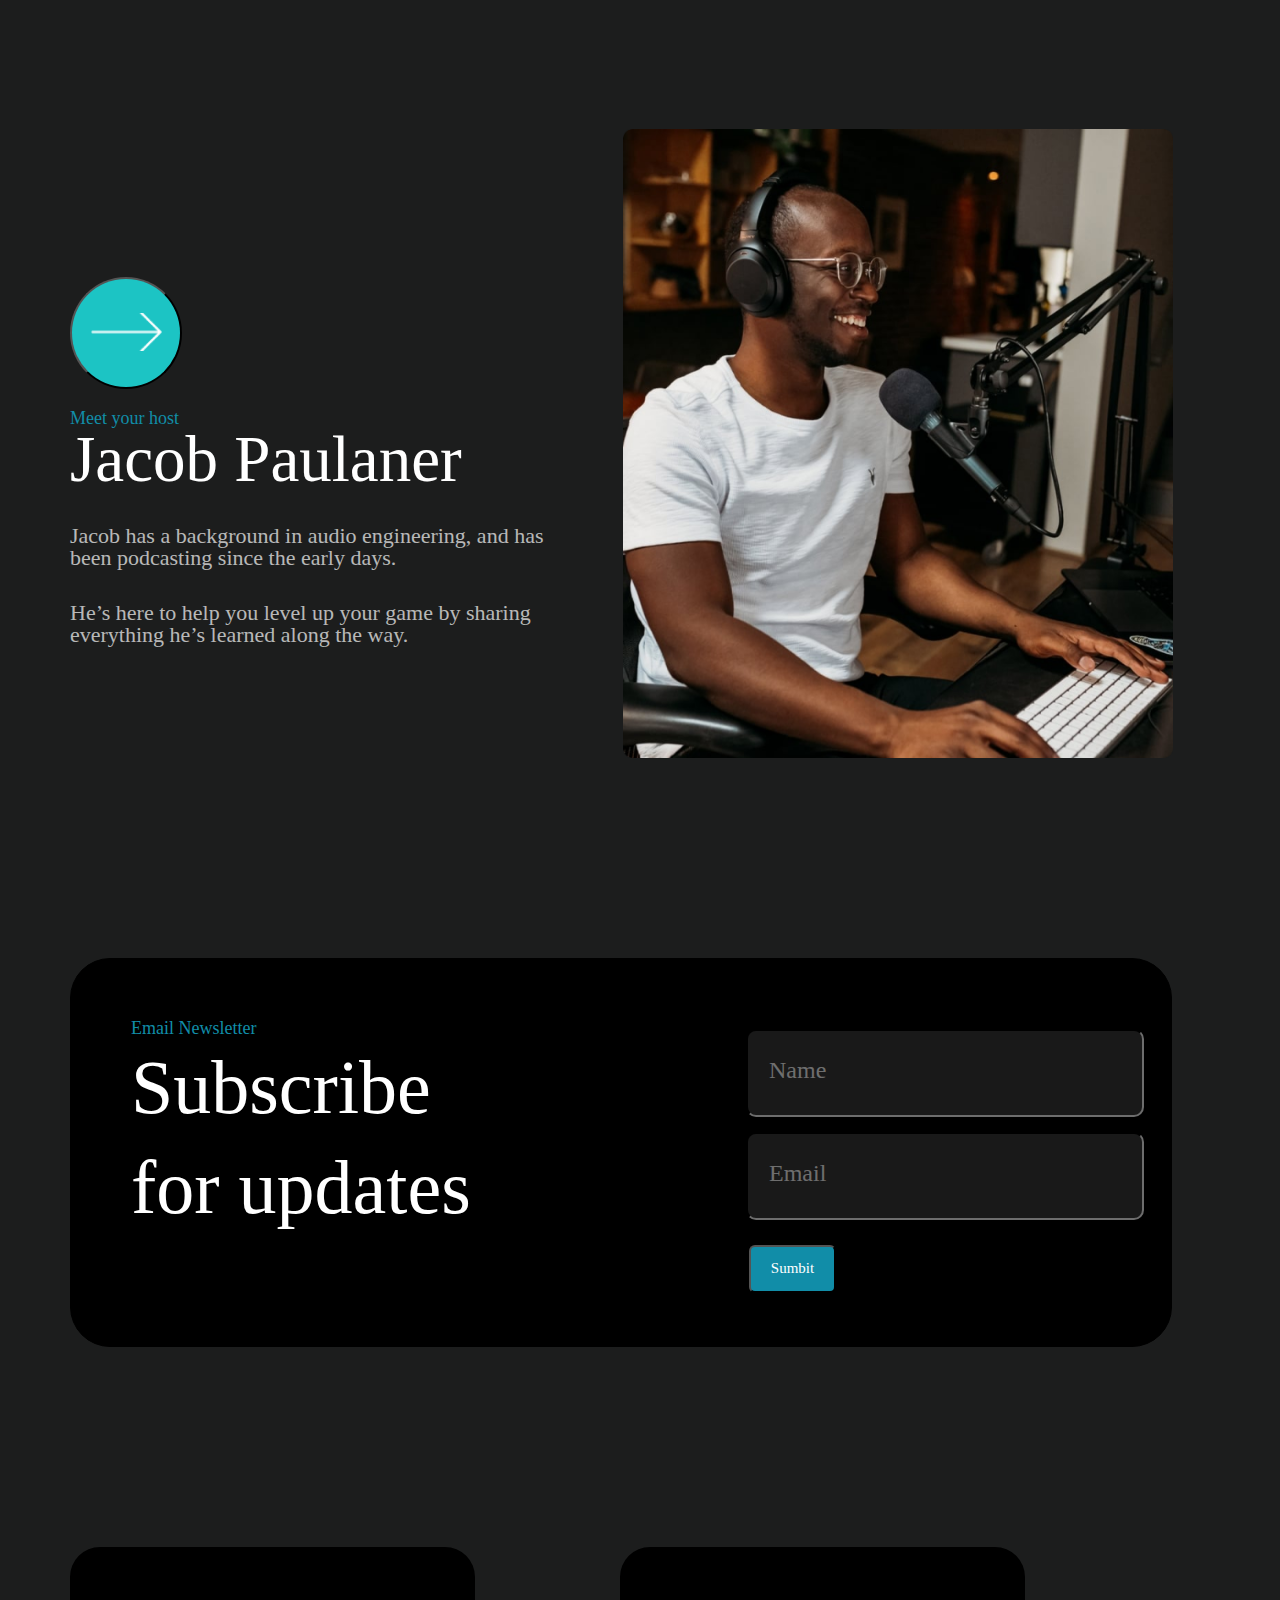
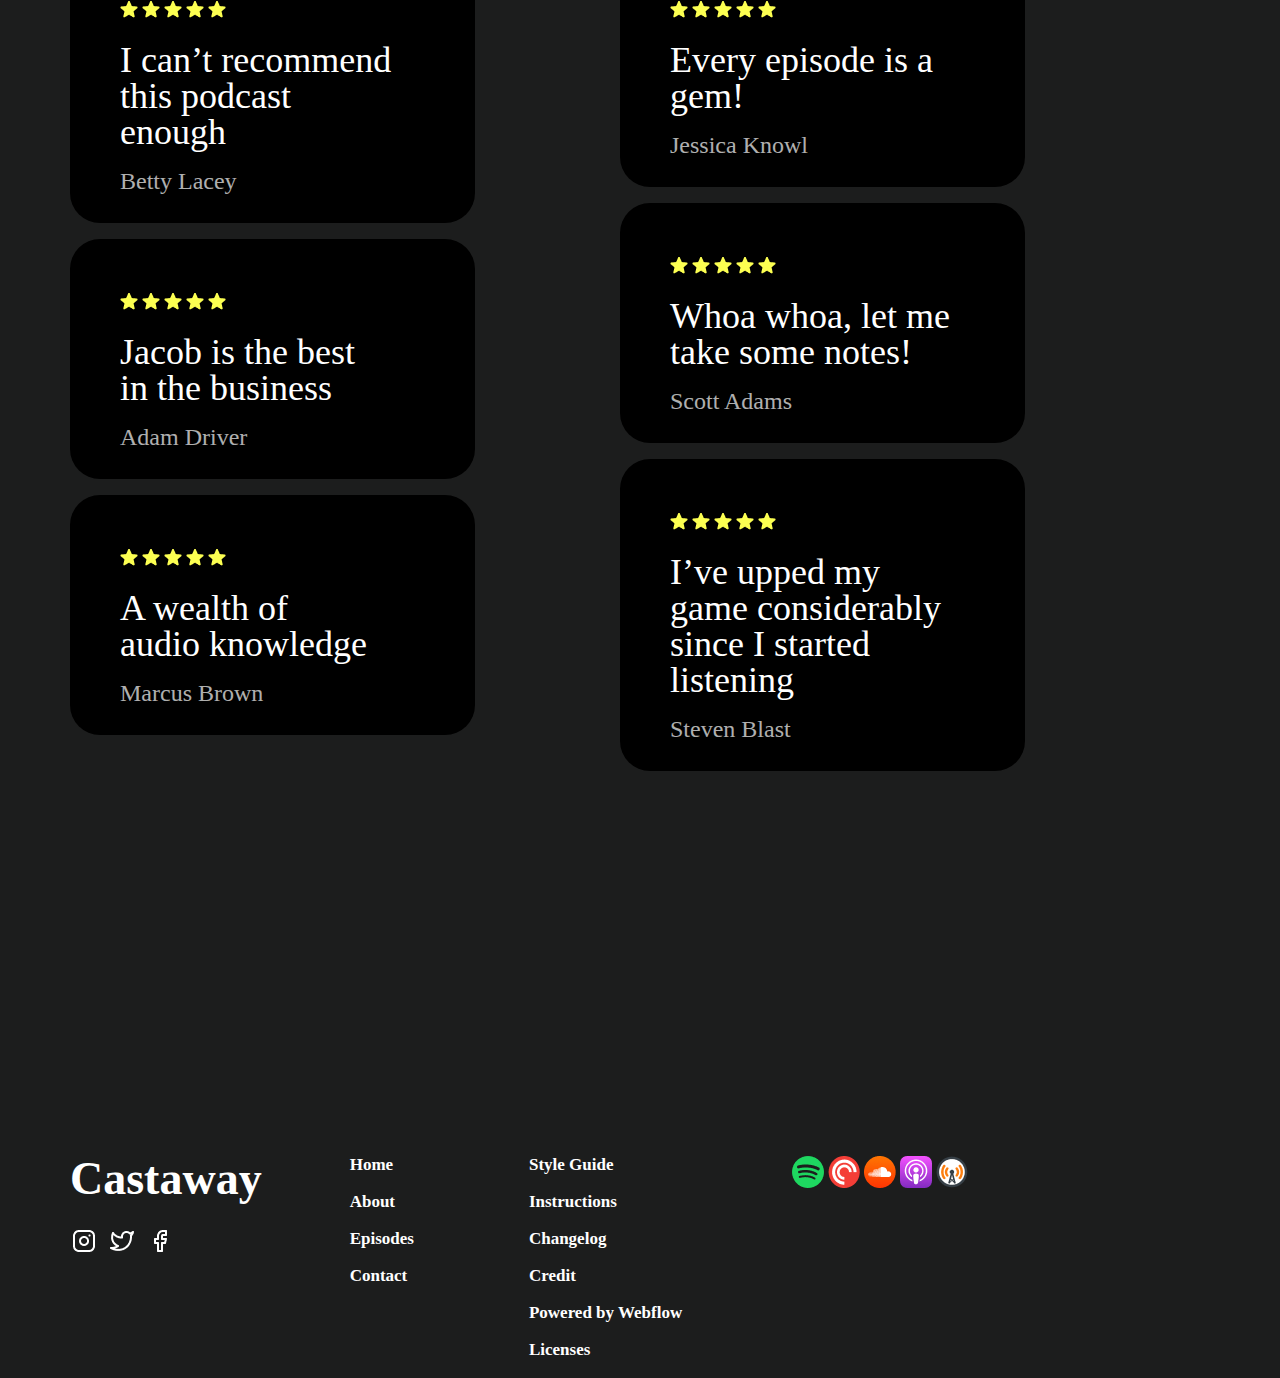
==== commit 0093b177: "media1130" ====
--- a/diplom/diplom.html
+++ b/diplom/diplom.html
@@ -9,6 +9,7 @@
     <link rel="stylesheet" href="../diplom/css/normalize.css">
     <link rel="stylesheet" href="../diplom/css/style.css">
     <link rel="stylesheet" href="../diplom/css/reset.css">
+    <link rel="stylesheet" href="../diplom/css/media.css">
 <body>
     <div class="conteiner">
         <div class="header">
@@ -88,7 +89,7 @@
                     <img class="image4" src="../diplom/img/image4.png" alt="">
                     </div>
                     <div class="subscribe">
-                        <div>
+                        <div class="text21">
                         <p class="email">Email Newsletter</p>
                         <p class="sub">Subscribe
                         <br>for updates</p>
--- a/diplom/css/media.css
+++ b/diplom/css/media.css
@@ -0,0 +1,149 @@
+@media (max-width: 1440px){
+    ul.head{
+        margin-right: 150px;
+    }
+    button.view{
+        margin-left: 625px;
+    }
+    div.episod3, div.episod2, div.episod1{
+        width:1200px;
+        height: 600px;
+    }
+    p.mic{
+        margin-right: 142px;
+    }
+    button.details2{
+        margin-top: 91px;
+    }
+    p.The{
+        margin-right: 100px;
+    }
+    button.details1{
+        margin-top: 113px;
+    }
+    img.image4{
+        margin-left: 80px;
+    }
+    div.subscribe{
+        width: 1247px;
+    }
+    form{
+        width: 845px;
+    }
+    input, input.email{
+        margin-left: 275px;
+    }
+    button.sumbit{
+        margin-left: -35px;
+    }
+    div.review1,div.review2,div.review3,div.review4,div.review5,div.review6{
+        width: 405px;
+    }
+    div.footimg2{
+        margin-right: 130px;
+    }
+}
+@media (max-width: 1280px){
+    ul.head{
+        margin-right: 300px;
+    }
+    button.view{
+        margin-left: 350px;
+    }
+    p.img img{
+        padding-right: 3px;
+    }
+    div.episod3, div.episod2, div.episod1{
+        width: 1095px;
+    }
+    p.should{
+        margin-right: 60px;
+    }
+    p.mic{
+        margin-right: 30px;
+    }
+    p.The{
+        margin-right: 6px;
+    }
+    p.episode3{
+        margin-top: 35px;
+        margin-bottom: 35px;
+    }
+    button.details1{
+        margin-top: 36px;
+    }
+    button.details2{
+        margin-top: 37px;
+    }
+    button.details{
+        margin-top: 19px;
+    }
+    img.image4{
+        width: 550px;
+    }
+    div.subscribe{
+        width: 1100px;
+    }
+    input, input.email{
+        width: 390px;
+    }
+    p.sub{
+        width: 340px;
+    }
+    div.flex{
+        display: flex;
+        flex-direction: column;
+        flex-wrap: wrap;
+        width: 1100px;
+        height: 1025px;
+    }
+    div.footimg{
+        margin-left: -190px;
+        margin-right: -200px;
+    }
+    div.middle{
+        margin-right: 85px;
+    }
+    div.middle2{
+        margin-right: 80px;
+    }
+}
+@media (max-width: 1130px){
+    ul.head{
+        margin-right: 822px;
+    }
+    img.img1{
+        width: 510px;
+    }
+    button.view{
+        margin-left: 175px;
+    }
+    div.episod3, div.episod2, div.episod1{
+        width: 955px;
+        height: 670px;
+    }
+    button.details1{
+        margin-top: 75px;
+    }
+    img.image4{
+        width: 430px;
+        margin-left: 55px;
+    }
+    div.subscribe{
+        display: block;
+        width: 955px;
+        height: 700px;
+    }
+    p.email{
+        text-align: center;
+    }
+    p.sub{
+        margin-left: 354px;
+    }
+    form{
+        margin-left: 50px;
+    }
+    div.text21{
+        text-align: center;
+    }
+}
